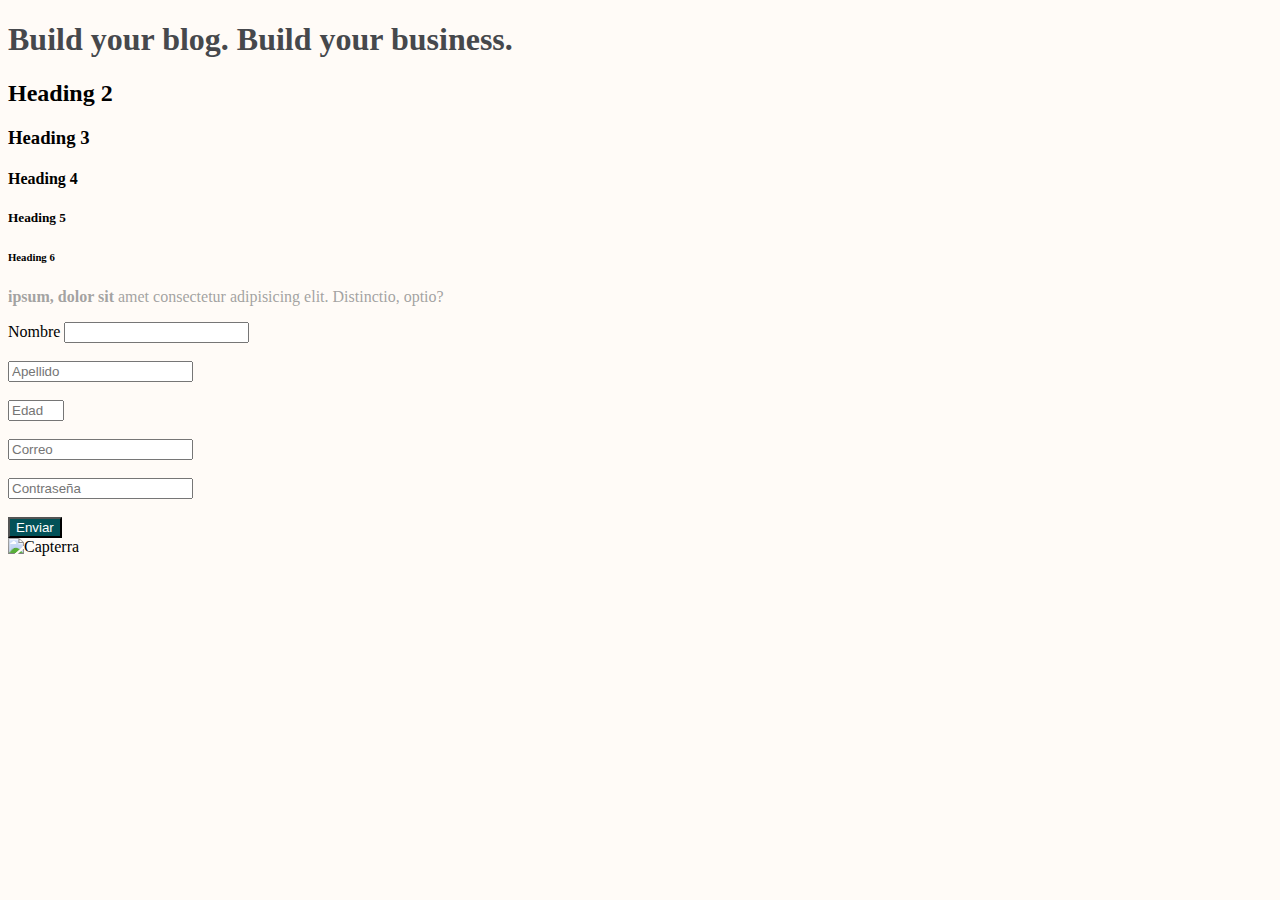
==== index.html @ 6c863e79 "Actualizar cambios" ====
<!DOCTYPE html>
<html lang="en">
<head>
    
    <meta charset="UTF-8">
    <meta http-equiv="X-UA-Compatible" content="IE=edge">
    <meta name="viewport" content="width=device-width, initial-scale=1.0">
    <link rel="stylesheet" href="./styles.css">

    <title>Matcha</title>
</head>
<body>

    <h1>Build your blog. Build your business.</h1>
    <h2>Heading 2</h2>
    <h3>Heading 3</h3>
    <h4>Heading 4</h4>
    <h5>Heading 5</h5>
    <h6>Heading 6</h6>

    <p><strong>ipsum, dolor sit</strong> amet consectetur adipisicing elit. Distinctio, optio?</p>

    <form>
        <label for="name">Nombre</label>
        <input type="text" id="name" name="fname"><br><br>
        <input type="text" id="lname" name="lname" placeholder="Apellido"><br><br>
        <input type="number" id="age" name="age" placeholder="Edad" min="18" max="35"><br><br>
        <input type="email" id="email" name="email" placeholder="Correo"><br><br>
        <input type="password" id="pass" name="pass" placeholder="Contraseña"><br><br>
        <button type="submit">Enviar</button>
    </form>

    <img src="https://getmatcha.com/wp-content/themes/getmatcha/img/capterra.png" alt="Capterra"/>
</body>
</html>
---- styles.css ----
body{
    background-color: #fffbf7;
}

h1{
    color: #46484c;
}

p{
    color: #8b8b8bcc;
}

button{
    color: #fff;
    background-color: #025157;
}
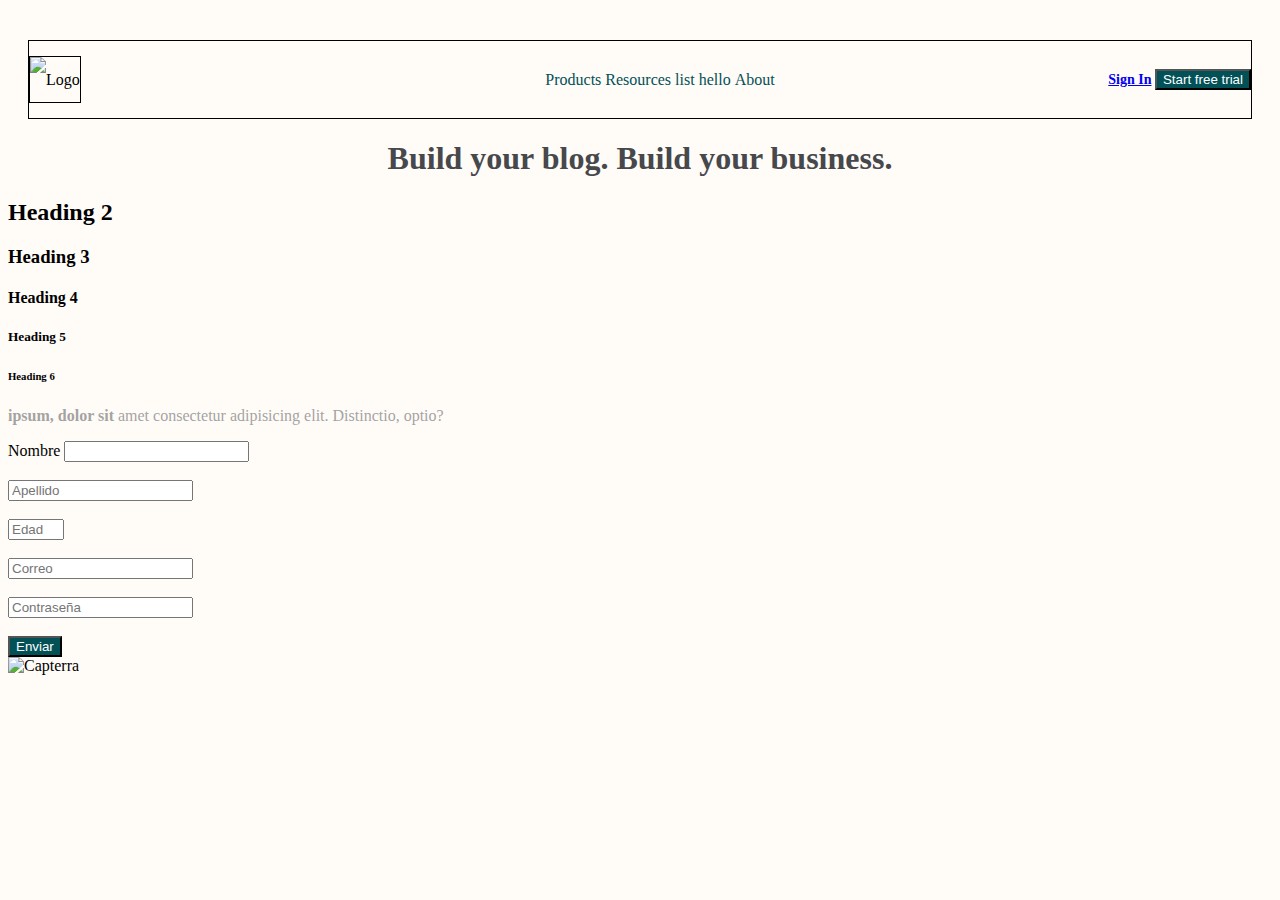
==== commit 6c3e5791: "Actualizar cambios_3" ====
--- a/index.html
+++ b/index.html
@@ -10,6 +10,26 @@
     <title>Matcha</title>
 </head>
 <body>
+    <header class="header">
+        <a class="logo">
+            <img src="https://getmatcha.com/wp-content/themes/getmatcha/img/footer_logo.svg" alt="Logo"/>
+        </a>
+
+        <nav class="navbar">
+            <ul>
+                <li>Products</li>
+                <li>Resources</li>
+                <li>list</li>
+                <li>hello</li>
+                <li>About</li>
+            </ul>
+        </nav>
+
+        <div class="actions">
+            <a href="/">Sign In</a>
+            <button>Start free trial</button>
+        </div>
+    </header>
 
     <h1>Build your blog. Build your business.</h1>
     <h2>Heading 2</h2>
--- a/styles.css
+++ b/styles.css
@@ -4,6 +4,7 @@
 
 h1{
     color: #46484c;
+    text-align: center;
 }
 
 p{
@@ -14,3 +15,44 @@
     color: #fff;
     background-color: #025157;
 }
+
+.header{
+    margin: 40px 20px 0px 20px;
+    border: 1px solid black;
+    font-size: 0;
+}
+
+li{
+    display: inline;
+}
+
+.header > *{
+    display: inline-block;
+    font-size: 16px;
+    vertical-align: middle;
+    height: 100%;
+    line-height: 45px;
+}
+
+.logo{
+    width: 15%;
+}
+
+.navbar{
+    width: 70%;
+    text-align: center;
+    color: #025157;
+    font-weight: 500;
+}
+
+.actions{
+    width: 15%;
+    text-align: right;
+    font-size: 14px;
+    font-weight: 600;
+}
+
+.logo > img{
+    height: 100%;
+    border: 1px solid black;
+}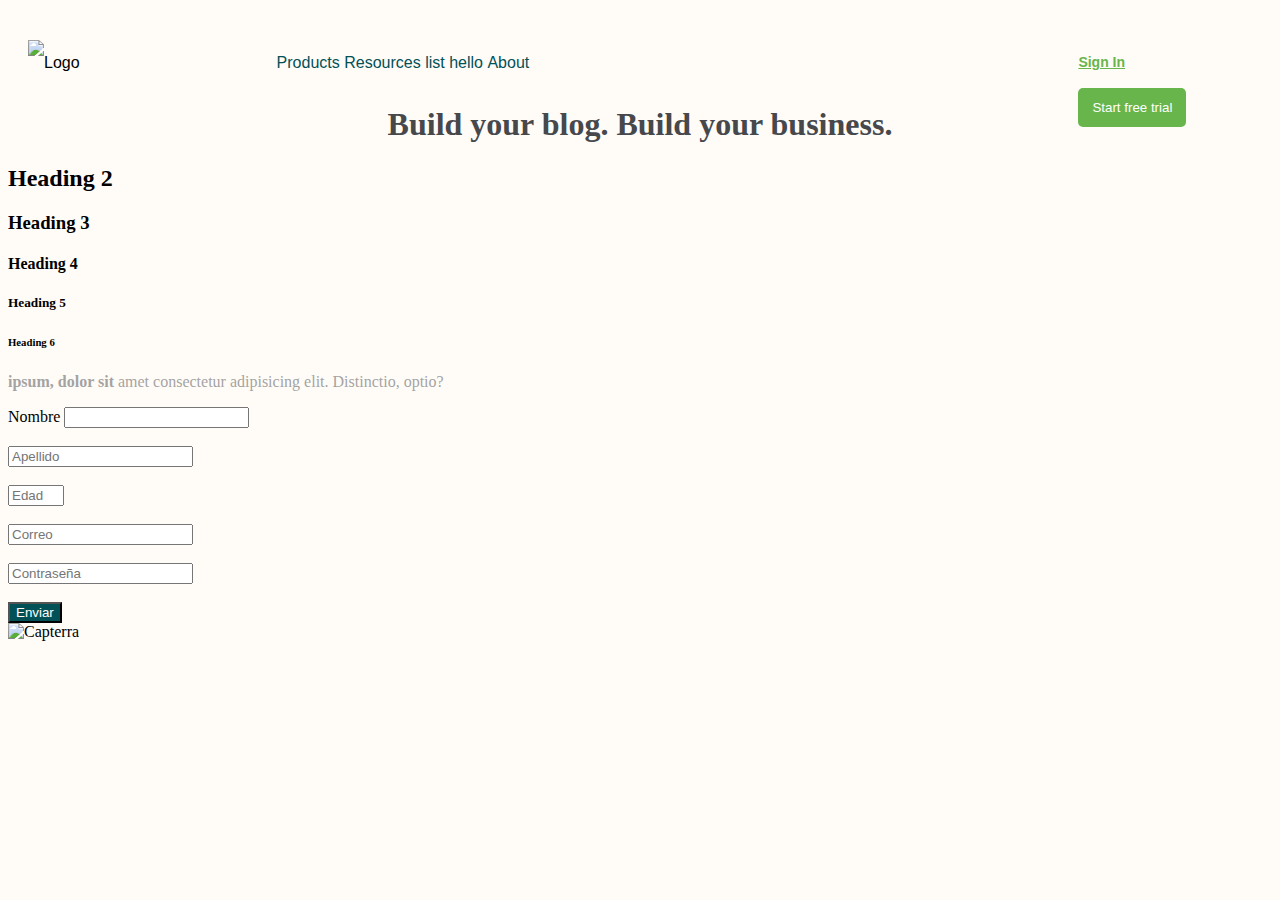
==== commit 53a97c25: "Actualizar cambios_4" ====
--- a/index.html
+++ b/index.html
@@ -16,7 +16,7 @@
         </a>
 
         <nav class="navbar">
-            <ul>
+            <ul class="menu-item">
                 <li>Products</li>
                 <li>Resources</li>
                 <li>list</li>
--- a/styles.css
+++ b/styles.css
@@ -18,8 +18,9 @@
 
 .header{
     margin: 40px 20px 0px 20px;
-    border: 1px solid black;
     font-size: 0;
+    font-family: sans-serif;
+    height: 45px;
 }
 
 li{
@@ -40,19 +41,41 @@
 
 .navbar{
     width: 70%;
-    text-align: center;
+    text-align: left;
     color: #025157;
     font-weight: 500;
 }
 
+.menu-item{
+    display: inline;
+    margin-right: 25px;
+    margin-left: 25px;
+}
+
 .actions{
     width: 15%;
-    text-align: right;
+    text-align: left;
     font-size: 14px;
     font-weight: 600;
 }
 
+.actions > *{
+    margin-right: 10px;
+    margin-left: 10px;
+}
+
+.actions a{
+    color: #67b54b;
+}
+
+.actions button{
+    color: #ffffff;
+    background-color: #67b54b;
+    padding: 12px 14px;
+    border: 0;
+    border-radius: 5px;
+}
+
 .logo > img{
     height: 100%;
-    border: 1px solid black;
 }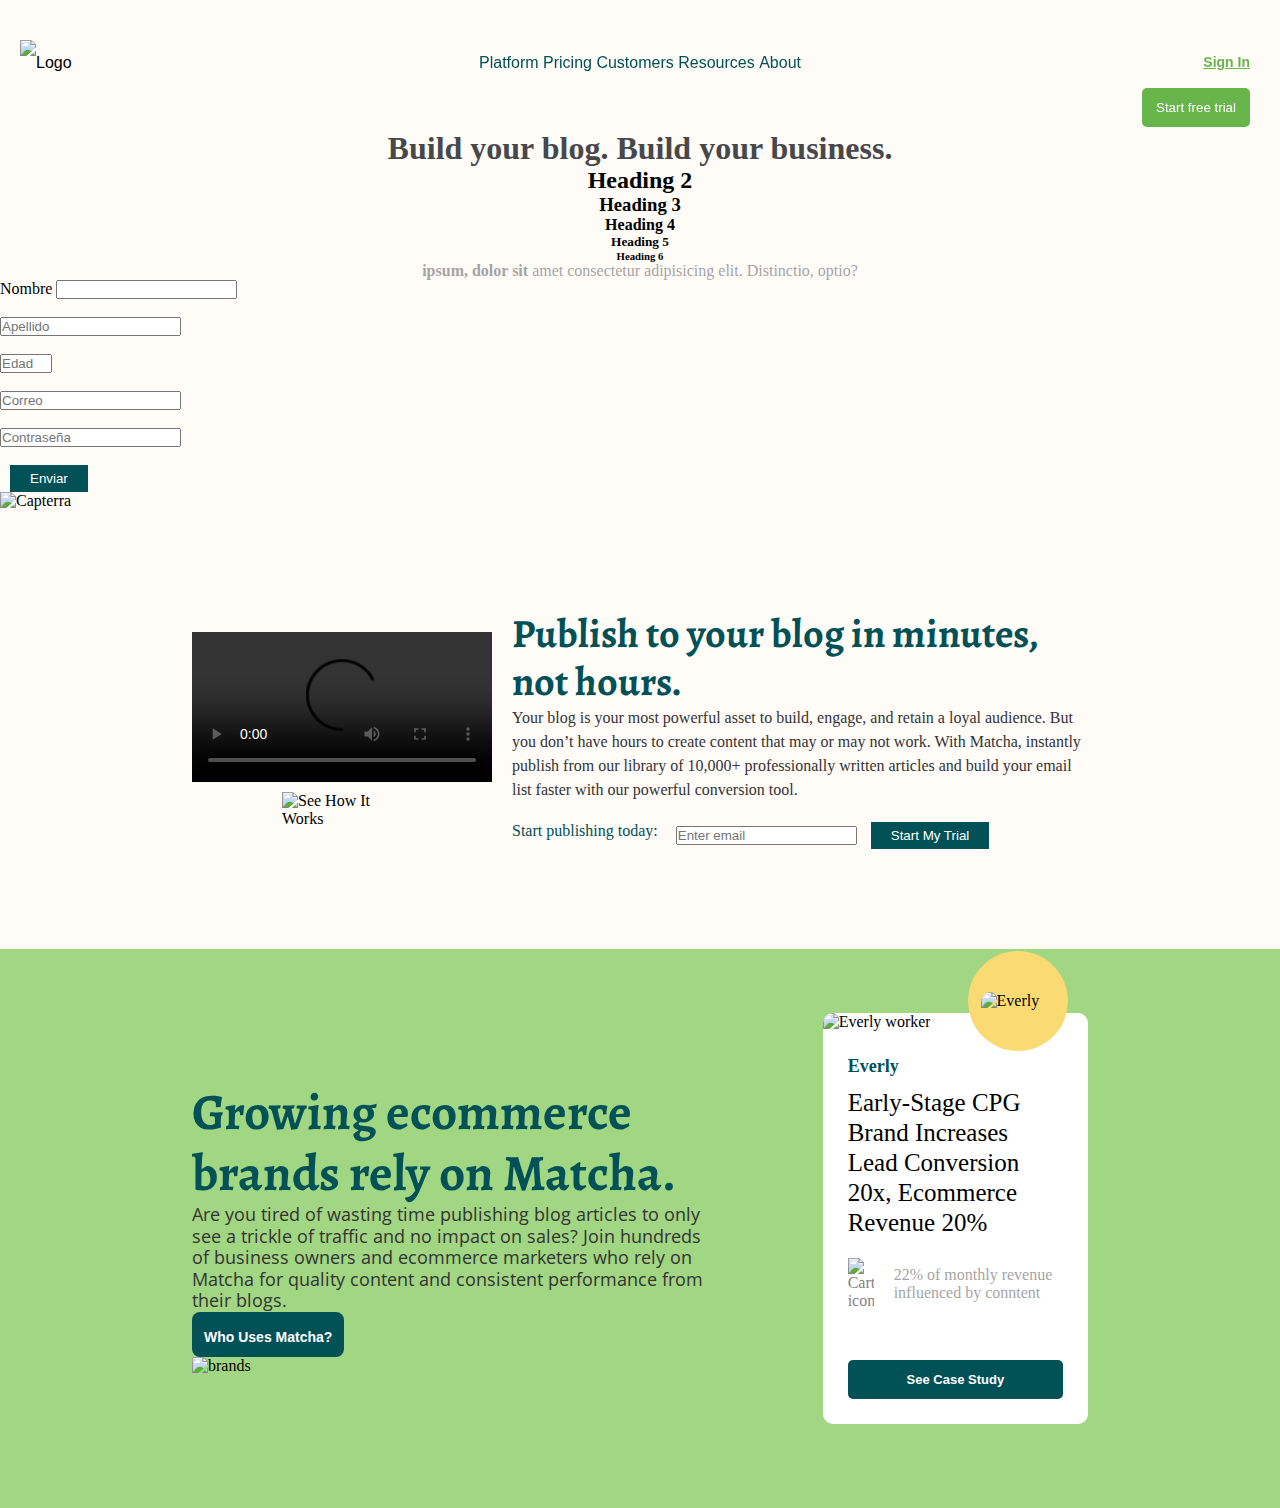
==== commit b2b12c59: "Actualizar cambios_5" ====
--- a/index.html
+++ b/index.html
@@ -10,6 +10,7 @@
     <title>Matcha</title>
 </head>
 <body>
+   <section class="fixed-header">
     <header class="header">
         <a class="logo">
             <img src="https://getmatcha.com/wp-content/themes/getmatcha/img/footer_logo.svg" alt="Logo"/>
@@ -17,10 +18,10 @@
 
         <nav class="navbar">
             <ul class="menu-item">
-                <li>Products</li>
+                <li>Platform</li>
+                <li>Pricing</li>
+                <li>Customers</li>
                 <li>Resources</li>
-                <li>list</li>
-                <li>hello</li>
                 <li>About</li>
             </ul>
         </nav>
@@ -30,15 +31,18 @@
             <button>Start free trial</button>
         </div>
     </header>
+   </section> 
+   
+   <section class="main">
+        <h1>Build your blog. Build your business.</h1>
+        <h2>Heading 2</h2>
+        <h3>Heading 3</h3>
+        <h4>Heading 4</h4>
+        <h5>Heading 5</h5>
+        <h6>Heading 6</h6>
 
-    <h1>Build your blog. Build your business.</h1>
-    <h2>Heading 2</h2>
-    <h3>Heading 3</h3>
-    <h4>Heading 4</h4>
-    <h5>Heading 5</h5>
-    <h6>Heading 6</h6>
-
-    <p><strong>ipsum, dolor sit</strong> amet consectetur adipisicing elit. Distinctio, optio?</p>
+        <p><b>ipsum, dolor sit</b> amet consectetur adipisicing elit. Distinctio, optio?</p>
+   </section>
 
     <form>
         <label for="name">Nombre</label>
@@ -51,5 +55,85 @@
     </form>
 
     <img src="https://getmatcha.com/wp-content/themes/getmatcha/img/capterra.png" alt="Capterra"/>
+
+    <section class="promo">
+        <article class="explanatory-video">
+            <video controls>
+                <source
+                    type="video/webm"
+                    src="https://cdn.videvo.net/videvo_files/video/premium/video0036/small_watermarked/computer_code00_preview.webm"
+                />
+                <source
+                    type="video/mp4"
+                    src="https://cdn.videvo.net/videvo_files/video/premium/video0036/small_watermarked/computer_code00_preview.mp4"
+                />
+            </video>
+    
+            <img src="https://getmatcha.com/wp-content/themes/getmatcha/img/see_how_it_works.png" alt="See How It Works"/>
+        </article>
+
+        <article class="publish">
+
+            <h3>Publish to your blog in minutes, not hours.</h3>
+            <p>Your blog is your most powerful asset to build, engage, and retain a loyal
+                audience. But you don’t have hours to create content that may or may not
+                work. With Matcha, instantly publish from our library of 10,000+
+                professionally written articles and build your email list faster with our
+                powerful conversion tool.
+            </p>
+
+            <form>
+                <p>Start publishing today:</p>
+                <div>
+                    <input type="text" placeholder="Enter email" />
+                    <button>Start My Trial</button>
+                </div>
+            </form>
+
+        </article>
+
+    </section>
+
+    <section class="success-stories">
+        <article class="overview">
+            <h2>Growing ecommerce brands rely on Matcha.</h2>
+            <p>Are you tired of wasting time publishing blog articles to only see a trickle of traffic and no impact on sales? Join hundreds of business owners and ecommerce marketers who rely on Matcha for quality content and consistent performance from their blogs.</p>
+
+            <button>Who Uses Matcha?</button>
+            <figure>
+            <img src="https://getmatcha.com/wp-content/uploads/2019/09/brands_group.png" alt="brands" />
+            </figure>
+        </article>
+
+        <article class="stories-carousel">
+            <div class="carousel-inner">
+                <div class="carousel-item">
+                    <div class="card">
+                        <div class="card-media">
+                            <figure>
+                                <img src="https://getmatcha.com/wp-content/uploads/2019/05/profile-headshot-square.png" alt="Everly worker">
+                            </figure>
+                            <div class="company">
+                                <img src="https://getmatcha.com/wp-content/uploads/2019/05/everly_logo_blue_v3_x60@2x.png" alt="Everly">
+                            </div>
+                        </div>
+                        <div class="card-body">
+                            <h4>Everly</h4>
+                            <h3>Early-Stage CPG Brand Increases Lead Conversion 20x, Ecommerce Revenue 20%</h3>
+                            <div class="results">
+                                <img src="https://getmatcha.com/wp-content/themes/getmatcha/img/icon_cart.png" alt="Cart-icon">
+                                <p>22% of monthly revenue influenced by conntent</p>
+                            </div>
+                        </div>
+                        <div class="card-footer">
+                            <button>See Case Study</button>
+                        </div>
+                    </div>
+                </div>
+            </div>
+        </article>
+        
+    </section>
+
 </body>
 </html>--- a/styles.css
+++ b/styles.css
@@ -1,3 +1,11 @@
+@import url("https://fonts.googleapis.com/css?family=Alegreya:900|Open+Sans|Slabo+27px&display=swap");
+
+* {
+    margin: 0;
+    padding: 0;
+    box-sizing: border-box;
+  }
+
 body{
     background-color: #fffbf7;
 }
@@ -14,6 +22,25 @@
 button{
     color: #fff;
     background-color: #025157;
+    border: none;
+    border-top-left-radius: 0;
+    border-bottom-left-radius: 0;
+    padding: 6px 20px;
+    margin-left: 10px;
+}
+
+.main{
+    margin-top: 130px;
+    text-align: center;
+}
+
+.fixed-header{
+    position: fixed;
+    top: 0;
+    left: 0;
+    right: 0;
+    background-color: #fffbf7;
+    z-index: 1;
 }
 
 .header{
@@ -41,7 +68,7 @@
 
 .navbar{
     width: 70%;
-    text-align: left;
+    text-align: center;
     color: #025157;
     font-weight: 500;
 }
@@ -54,7 +81,7 @@
 
 .actions{
     width: 15%;
-    text-align: left;
+    text-align: right;
     font-size: 14px;
     font-weight: 600;
 }
@@ -78,4 +105,184 @@
 
 .logo > img{
     height: 100%;
+}
+
+.publish{
+    margin-left: 20px;
+}
+
+.publish h3{
+    font-family: "Alegreya", serif;
+    font-size: 40px;
+    line-height: 48px;
+    color: #025157;
+}
+
+.publish > p{
+    color: #343434;
+    font-size: 16px;
+    line-height: 1.5;
+    margin-bottom: 20px;
+}
+
+.publish > form{
+    display: flex;
+}
+
+.publish > form p{
+    color: #025157;
+    margin-right: 18px;
+}
+
+.promo{
+    display: flex;
+    width: 70%;
+    margin: 100px auto;
+    align-items: center;
+}
+
+.explanatory-video{
+    display: flex;
+    flex-direction: column;
+    align-items: center;
+}
+
+.explanatory-video img{
+    width: 120px;
+    margin-top: 10px;
+}
+
+.success-stories{
+    background-color: #A1D683;
+    padding: 5% 15%;
+    display: flex;
+    align-items: center;
+    justify-content: space-around;
+}
+
+.success-stories .overview{
+    flex: 2;
+    padding-right: 100px;
+}
+
+.success-stories .overview h2{
+    font-size: 51px;
+    font-family: "Alegreya", serif;
+    line-height: 61px;
+    color: #025157;
+}
+
+.success-stories .overview p{
+    font-size: 18px;
+    font-family: "Open Sans", sans-serif;
+    line-height: 1.2;
+    color: #343434;
+}
+
+.success-stories .overview button{
+    font-size: 14px;
+    height: 45px;
+    border-radius: 8px;
+    padding: 12px 12px 6px 12px;
+    font-weight: 600;
+    margin-left: 0;
+}
+
+.success-stories .overview img{
+    width: 500px;
+    max-width: 100%;
+}
+
+.success-stories .stories-carousel{
+    flex: 1;
+}
+
+.success-stories .stories-carousel .card{
+    max-width: 370px;
+    width: 100%;
+    background-color: #ffffff;
+    border-radius: 10px;
+}
+
+.success-stories .stories-carousel .card .card-media figure{
+    margin-top: 0;
+}
+
+.success-stories .stories-carousel .card .card-media img{
+    width: 100%;
+    max-height: 16vw;
+    border-top-left-radius: 10px;
+    border-top-right-radius: 10px;
+}
+
+.success-stories .stories-carousel .card .card-media{
+    position: relative;
+}
+
+.success-stories .stories-carousel .card .card-media .company{
+    position: absolute;
+    bottom: -20px;
+    right: 20px;
+    width: 100px;
+    height: 100px;
+    background-color: #f9da73;
+    border-radius: 50%;
+    display: flex;
+    justify-content: center;
+    align-items: center;
+}
+
+.success-stories .stories-carousel .card .card-media .company img{
+    max-width: 75%;
+}
+
+.success-stories .stories-carousel .card .card-body,
+.success-stories .stories-carousel .card .card-footer{
+    padding: 25px;
+}
+
+.success-stories .stories-carousel .card .card-body h4{
+    color: #025157;
+    font-size: 18px;
+    font-weight: 600;
+    line-height: 20px;
+    margin-bottom: 12px;
+}
+
+.success-stories .stories-carousel .card .card-body h3{
+    font-size: 25px;
+    font-weight: 400;
+    line-height: 30px;
+    margin-bottom: 20px;
+}
+
+.success-stories .stories-carousel .card .card-body .results{
+    display: flex;
+    align-items: center;
+    color: #828282;
+}
+
+.success-stories .stories-carousel .card .card-body .results img{
+    width: 26px;
+    margin-right: 20px;
+}
+
+.success-stories .stories-carousel .card .card-body .results p{
+    margin-top: 0;
+}
+
+.success-stories .stories-carousel .card .card-footer{
+    margin-bottom: 20px;
+    background-color: unset;
+    border-top: unset;
+}
+
+.success-stories .stories-carousel .card .card-footer button{
+    display: block;
+    margin-left: 0;
+    border-radius: 5px;
+    font-size: 13px;
+    font-weight: 600;
+    padding: 12px 20px;
+    width: 100%;
 }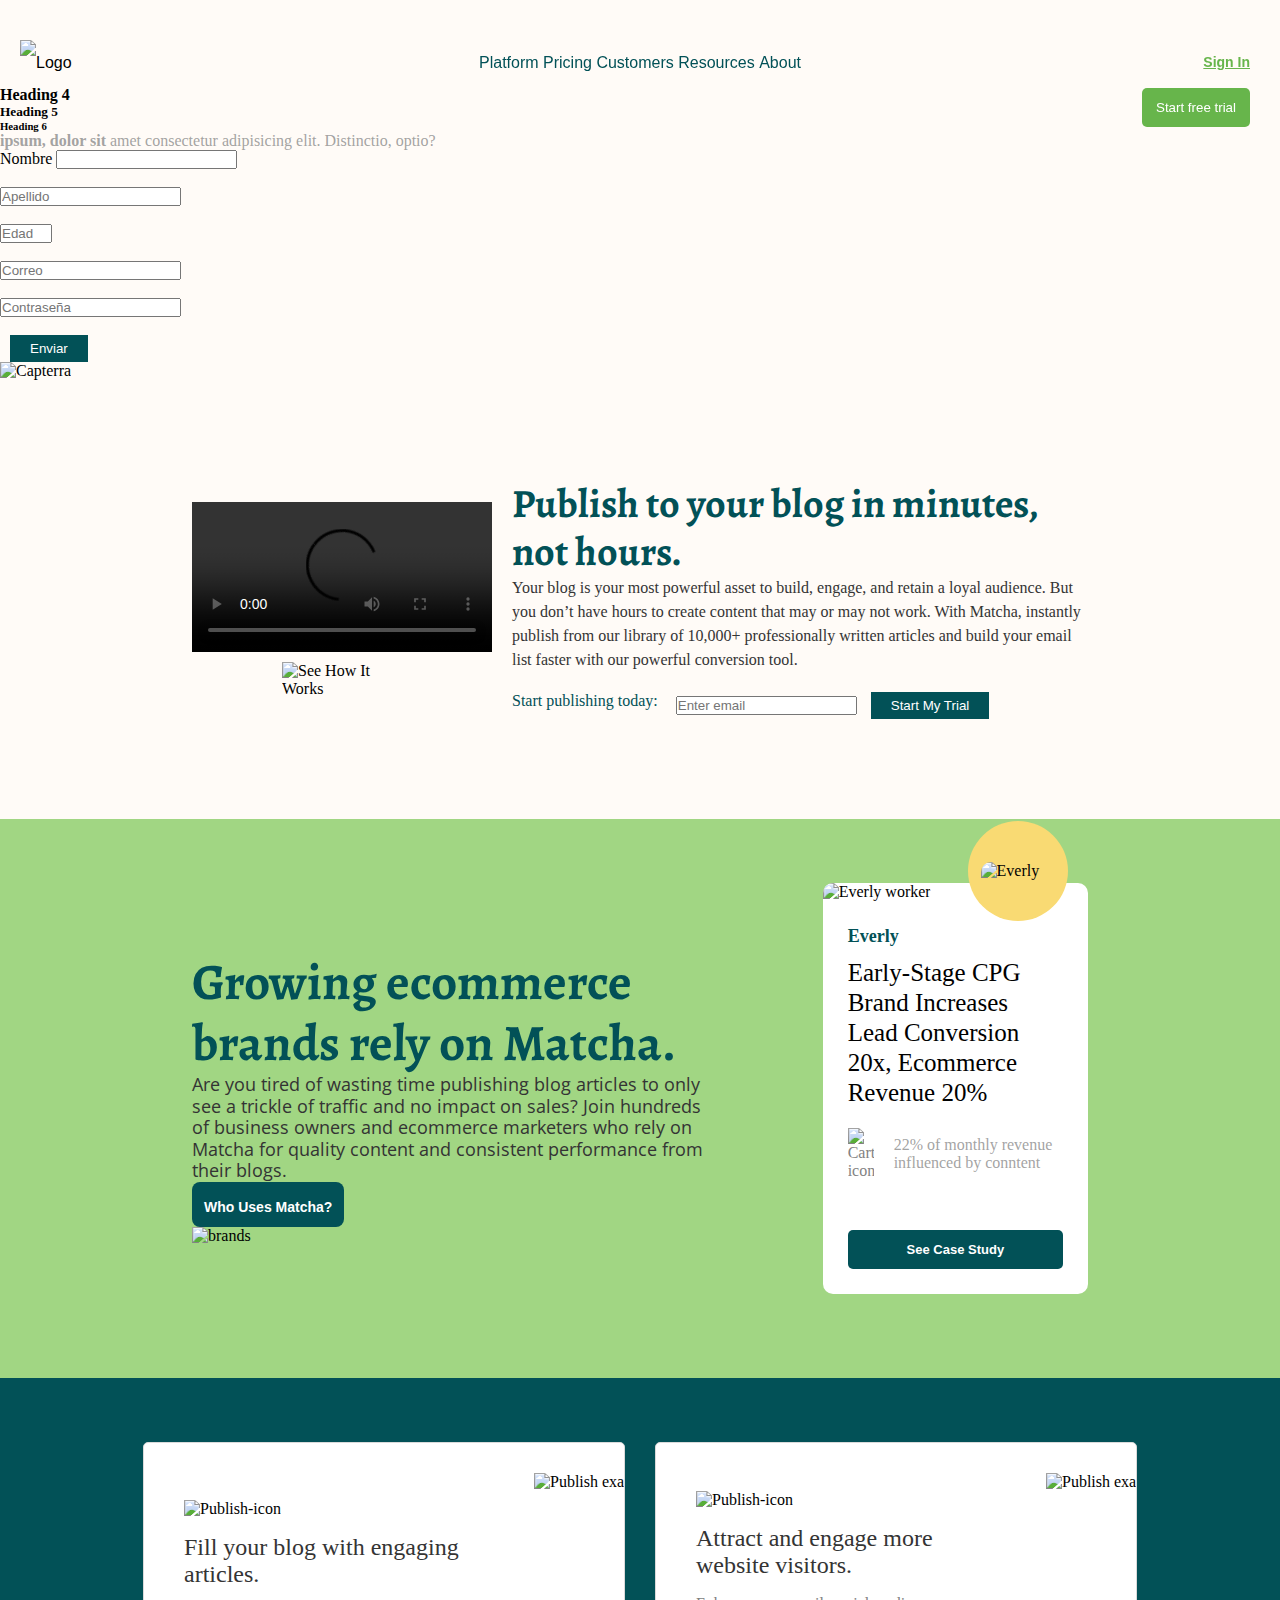
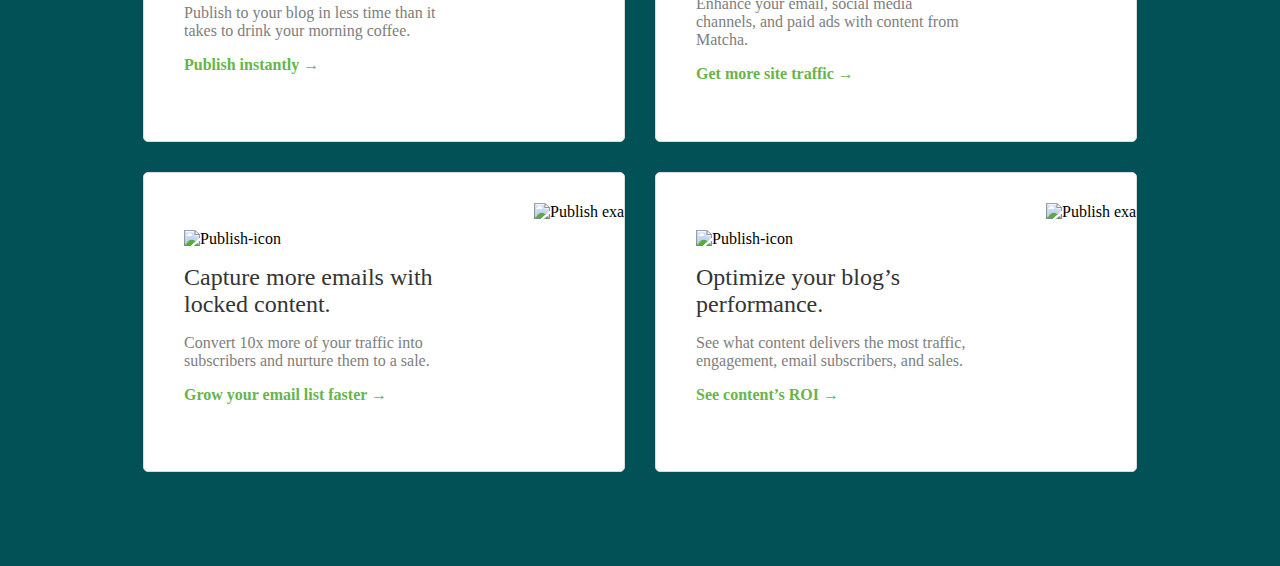
==== commit a78999da: "Actualizar cambios_6" ====
--- a/index.html
+++ b/index.html
@@ -135,5 +135,88 @@
         
     </section>
 
+    <!-- <div class="container">
+        <div class="item">1</div>
+        <div class="item">2</div>
+        <div class="item">3</div>
+        <div class="item">4</div>
+        <div class="item">5</div>
+        <div class="item">6</div>
+    </div> -->
+
+    <!-- <div id="main" class="main">
+        <div style="background-color:coral;"> 50px </div>
+        <div style="background-color:lightblue;"> 100px</div>
+        <div style="background-color:khaki;">50px</div>
+        <div style="background-color:pink;"> 50px</div>
+        <div style="background-color:rgb(218, 33, 64);"> 50px</div>
+        <div style="background-color:lightgrey;">50px</div>
+      </div> -->
+
+
+     <section class="features">
+         
+         <article class="art">
+             <div class="feature-content">
+                <figure>
+                    <img src="https://getmatcha.com/wp-content/themes/getmatcha/img/icon_publish.png" alt="Publish-icon">
+                </figure>
+                <h3>Fill your blog with engaging articles.</h3>
+                <p>Publish to your blog in less time than it takes to drink your morning coffee.</p>
+                <a href="">Publish instantly →</a>
+             </div>
+             <div class="feature-image">
+                 <figure>
+                <img src="https://getmatcha.com/wp-content/themes/getmatcha/img/image_publish.png" alt="Publish example">
+                </figure>
+             </div>
+         </article>
+
+         <article class="art"><div class="feature-content">
+            <figure>
+                <img src="https://getmatcha.com/wp-content/themes/getmatcha/img/icon_site_traffic.png" alt="Publish-icon">
+            </figure>
+            <h3>Attract and engage more website visitors.</h3>
+            <p>Enhance your email, social media channels, and paid ads with content from Matcha.</p>
+            <a href="">Get more site traffic →</a>
+         </div>
+         <div class="feature-image">
+             <figure>
+            <img src="https://getmatcha.com/wp-content/themes/getmatcha/img/image_site_traffic.png" alt="Publish example">
+            </figure>
+         </div>
+        </article>
+
+         <article class="art"><div class="feature-content">
+            <figure>
+                <img src="https://getmatcha.com/wp-content/themes/getmatcha/img/icon_capture.png" alt="Publish-icon">
+            </figure>
+            <h3>Capture more emails with locked content.</h3>
+            <p>Convert 10x more of your traffic into subscribers and nurture them to a sale.</p>
+            <a href="">Grow your email list faster →</a>
+         </div>
+         <div class="feature-image">
+             <figure>
+            <img src="https://getmatcha.com/wp-content/themes/getmatcha/img/image_capture.png" alt="Publish example">
+            </figure>
+         </div>
+        </article>
+
+         <article class="art"><div class="feature-content">
+            <figure>
+                <img src="https://getmatcha.com/wp-content/themes/getmatcha/img/icon_roi.png" alt="Publish-icon">
+            </figure>
+            <h3>Optimize your blog’s performance.</h3>
+            <p>See what content delivers the most traffic, engagement, email subscribers, and sales.</p>
+            <a href="">See content’s ROI →</a>
+         </div>
+         <div class="feature-image">
+             <figure>
+            <img src="https://getmatcha.com/wp-content/themes/getmatcha/img/image_roi.png" alt="Publish example">
+            </figure>
+         </div>
+        </article>
+
+     </section> 
 </body>
 </html>--- a/styles.css
+++ b/styles.css
@@ -29,10 +29,10 @@
     margin-left: 10px;
 }
 
-.main{
+/* .main{
     margin-top: 130px;
     text-align: center;
-}
+} */
 
 .fixed-header{
     position: fixed;
@@ -285,4 +285,126 @@
     font-weight: 600;
     padding: 12px 20px;
     width: 100%;
-}+}
+
+.features{
+    display: grid;
+    grid-template: repeat(2, 330px) / repeat(2, 1fr);
+    background-color: #025157;
+    padding: 5% 10%;
+}
+
+.features .art {
+  background-color: #ffffff;
+  margin-bottom: 30px;
+  margin-left: 15px;
+  margin-right: 15px;
+  border: 1px solid #dadada;
+  border-radius: 5px;
+  display: flex;
+  align-items: center;
+  overflow: hidden;
+}
+
+.features .art .feature-content{
+    padding: 30px 20px 40px 40px;
+    flex: 2;
+}
+
+.features .art .feature-content > *{
+    margin-bottom: 1rem;
+    margin-top: 0;
+}
+
+.features .art .feature-content img{
+    width: 50px;
+}
+
+.features .art .feature-content h3{
+    font-size: 24px;
+    color: #343434;
+    font-weight: 400;
+}
+
+.features .art .feature-content p{
+    font-size: 16px;
+    color: #7e7e7e;
+    font-weight: 400;
+}
+
+.features .art .feature-content a{
+    font-size: 16px;
+    color: #67b54b;
+    font-weight: 600;
+    text-decoration: none;
+}
+
+.features .art .feature-image{
+    flex: 1;
+    width: 40%;
+    position: relative;
+    right: -50px;
+    height: 80%;
+}
+
+.features .art .feature-image figure,
+.features .art .feature-image img{
+    margin-top: 0;
+    height: 100%;
+}
+
+/* .container{
+    display: flex;
+    border: 1px solid black;
+    width: 400px;
+    height: 400px;
+    background-color: rgb(129, 178, 218);
+    align-items: flex-end;
+}
+
+.container > .item{
+    background-color: #777;
+    border: 1px solid black;
+    width: 50%;
+    height: 50px;
+}
+
+#main{
+    display: flex;
+}
+
+#main div:nth-of-type(1){
+    flex-grow: 1;
+}
+
+#main div:nth-of-type(2){
+    flex-grow: 3;
+}
+
+#main div:nth-of-type(3){
+    flex-grow: 1;
+}
+
+#main div:nth-of-type(4){
+    flex-grow: 1;
+}
+
+#main div {
+  flex-grow: 1;
+  flex-shrink: 1;
+  flex-basis: 100px;
+}
+
+#main div:nth-of-type(2) {
+  flex-shrink: 3;
+}
+
+#main div {
+    flex-grow: 0;
+    flex-shrink: 0;
+    flex-basis: 50px;
+  }
+
+  #main div:nth-of-type(2) {
+    flex-basis: 100px;
+  } */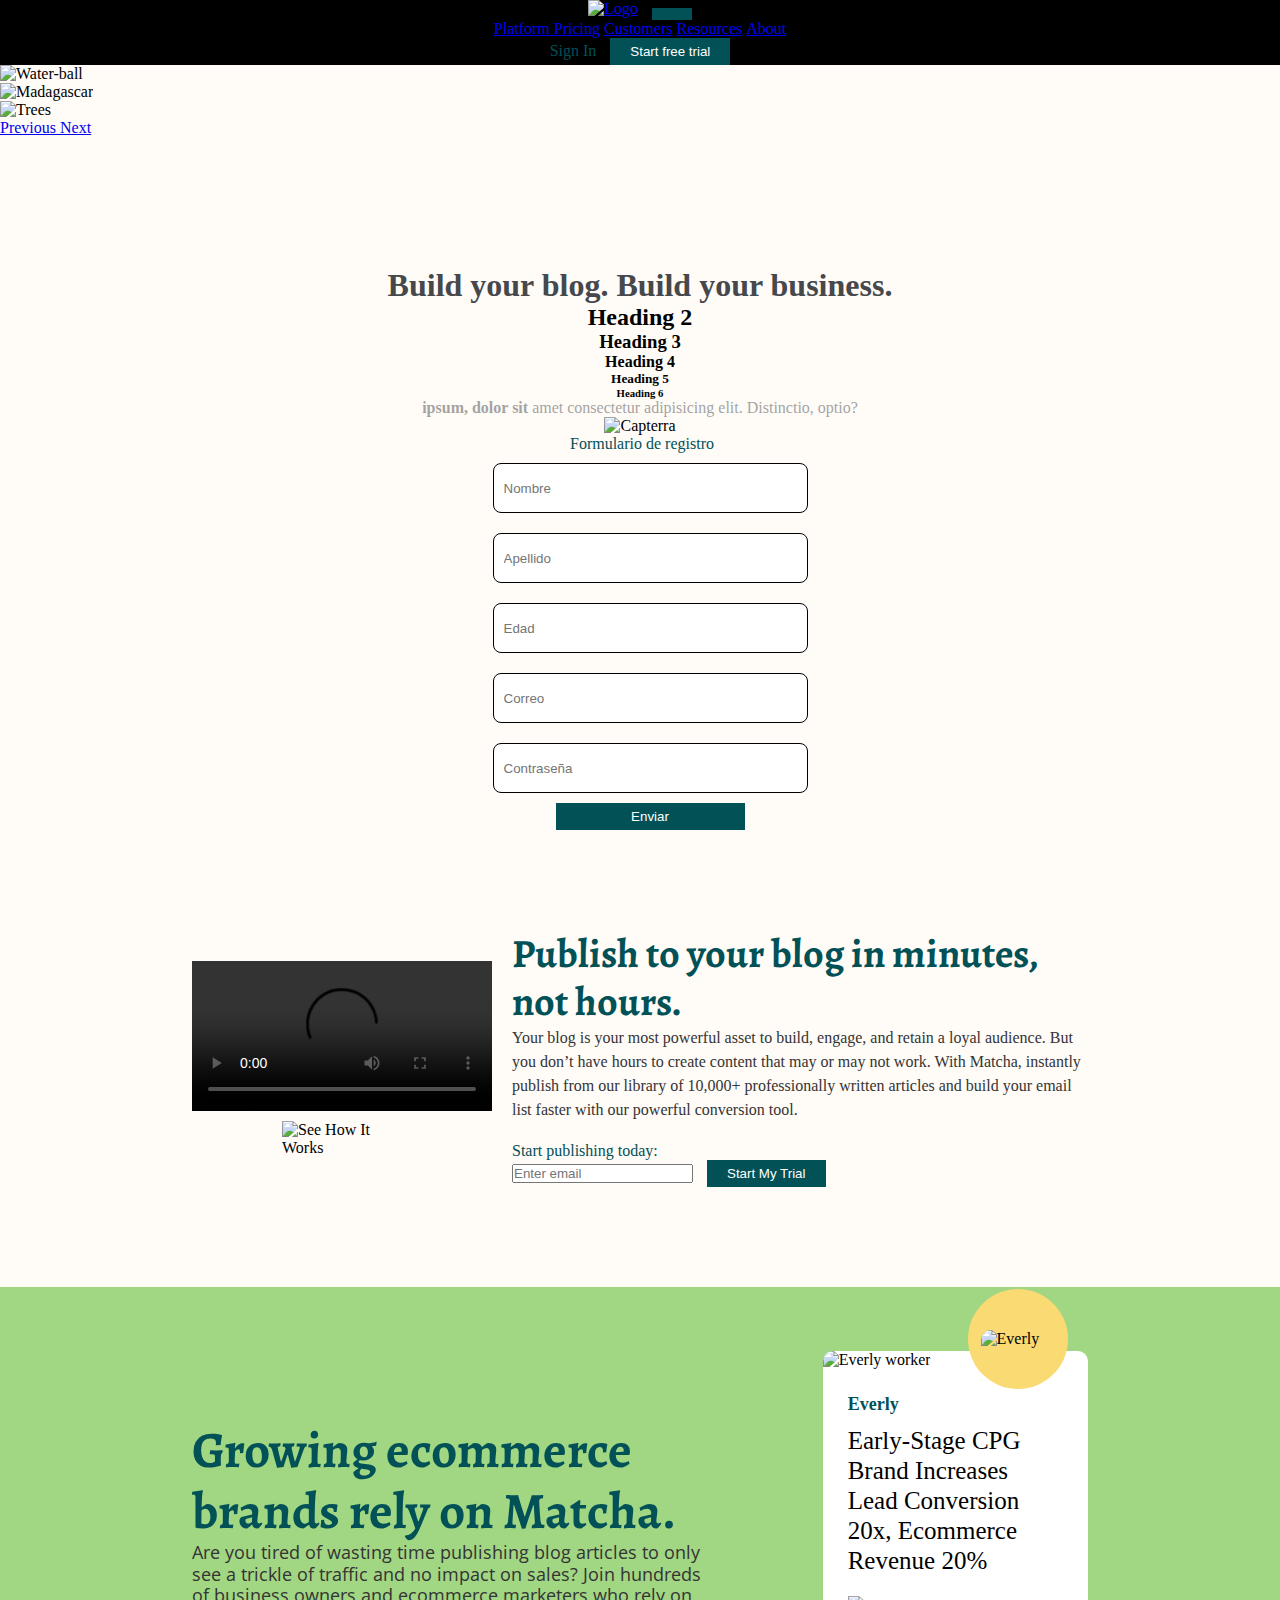
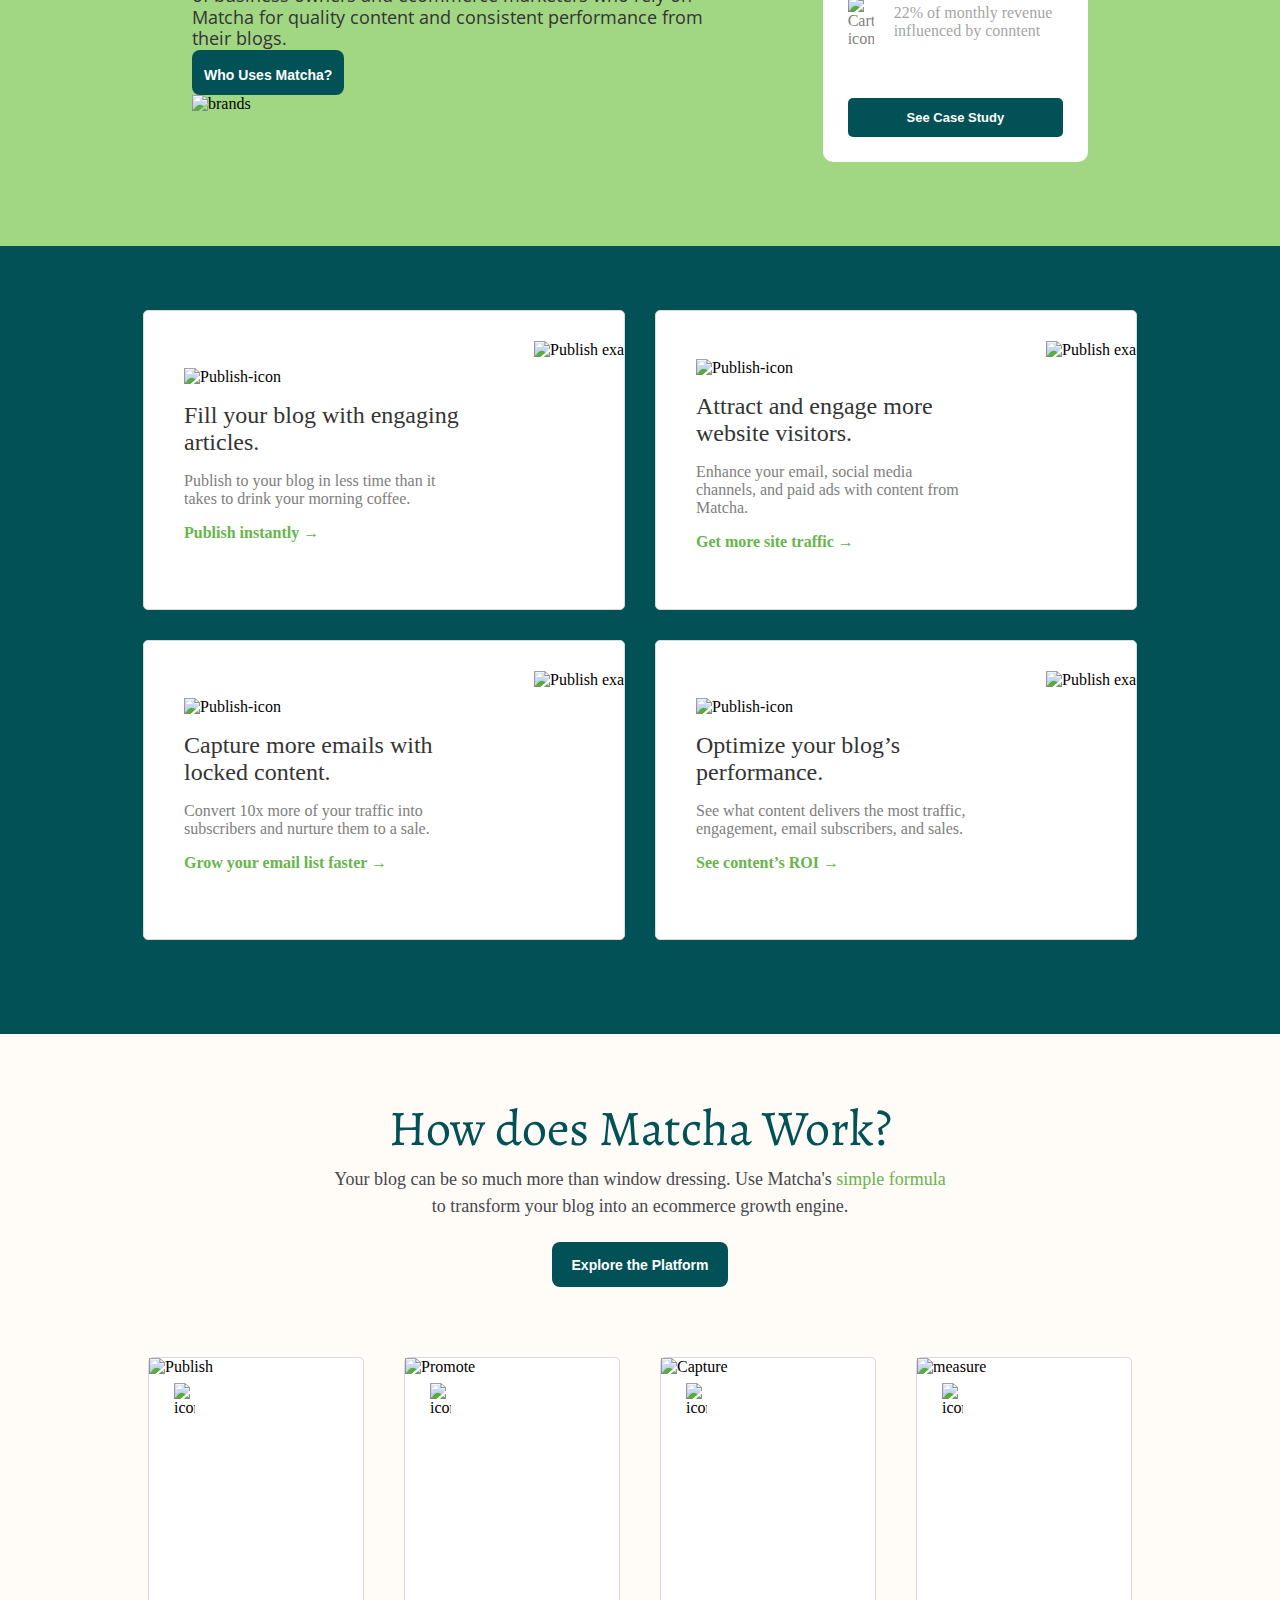
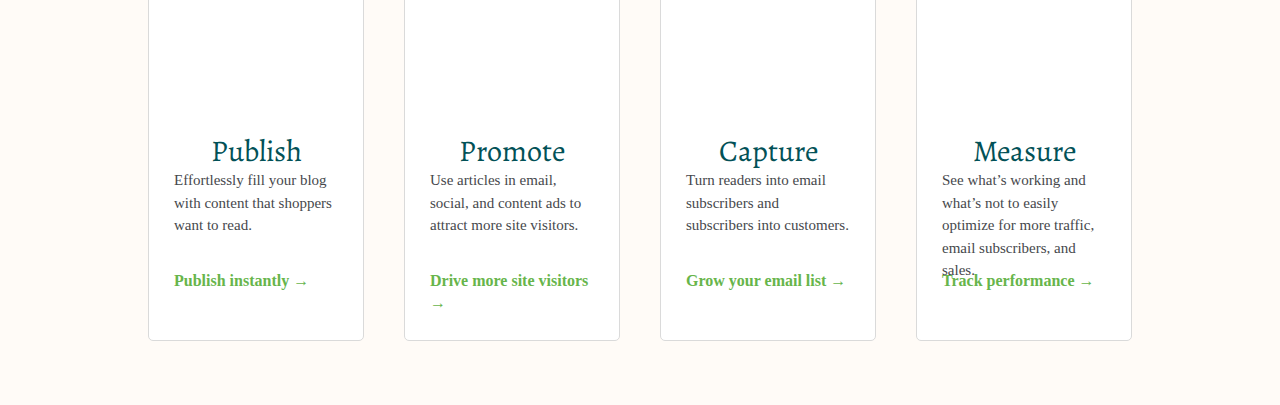
==== commit 8541a292: "Actualizar cambios sesion 6" ====
--- a/index.html
+++ b/index.html
@@ -4,25 +4,29 @@
     
     <meta charset="UTF-8">
     <meta http-equiv="X-UA-Compatible" content="IE=edge">
-    <meta name="viewport" content="width=device-width, initial-scale=1.0">
+    <meta name="viewport" content="width=device-width, initial-scale=1.0,user-scalable=no">
+
+    <link rel="stylesheet" 
+    href="https://cdn.jsdelivr.net/npm/bootstrap@4.6.0/dist/css/bootstrap.min.css" integrity="sha384-B0vP5xmATw1+K9KRQjQERJvTumQW0nPEzvF6L/Z6nronJ3oUOFUFpCjEUQouq2+l" crossorigin="anonymous">
+
     <link rel="stylesheet" href="./styles.css">
 
     <title>Matcha</title>
 </head>
 <body>
-   <section class="fixed-header">
+   <!-- <section class="fixed-header">
     <header class="header">
         <a class="logo">
             <img src="https://getmatcha.com/wp-content/themes/getmatcha/img/footer_logo.svg" alt="Logo"/>
         </a>
 
         <nav class="navbar">
-            <ul class="menu-item">
-                <li>Platform</li>
-                <li>Pricing</li>
-                <li>Customers</li>
-                <li>Resources</li>
-                <li>About</li>
+            <ul class="menu">
+                <li class="menu-item">Platform</li>
+                <li class="menu-item">Pricing</li>
+                <li class="menu-item">Customers</li>
+                <li class="menu-item">Resources</li>
+                <li class="menu-item">About</li>
             </ul>
         </nav>
 
@@ -31,9 +35,69 @@
             <button>Start free trial</button>
         </div>
     </header>
-   </section> 
+   </section>  -->
    
-   <section class="main">
+   <nav class="navbar navbar-expand-lg navbar-light bg-light fixed-top">
+    <a class="navbar-brand" href="#"><img src="https://getmatcha.com/wp-content/themes/getmatcha/img/footer_logo.svg" alt="Logo" /></a>
+    <button 
+        class="navbar-toggler" 
+        type="button" 
+        data-toggle="collapse" 
+        data-target="#navbarSupportedContent" 
+        aria-controls="navbarSupportedContent" 
+        aria-expanded="false" 
+        aria-label="Toggle navigation">
+      <span class="navbar-toggler-icon"></span>
+    </button>
+  
+    <div class="collapse navbar-collapse" id="navbarSupportedContent">
+      <ul class="navbar-nav mx-auto">
+        <li class="nav-item active">
+          <a class="nav-link" href="#">Platform </a>
+        </li>
+        <li class="nav-item">
+          <a class="nav-link" href="./pricing.html">Pricing</a>
+        </li>
+        <li class="nav-item">
+          <a class="nav-link" href="#" >Customers</a>
+        </li>
+        <li class="nav-item">
+            <a class="nav-link" href="#" >Resources</a>
+          </li>
+        <li class="nav-item">
+          <a class="nav-link" href="#">About</a>
+        </li>
+      </ul>
+      <form class="form-inline my-2 my-lg-0">
+        <a>Sign In</a>
+        <button>Start free trial</button>
+      </form>
+    </div>
+  </nav>
+
+  <div id="carouselExampleControls" class="carousel slide" data-ride="carousel">
+    <div class="carousel-inner">
+      <div class="carousel-item active">
+        <img src="https://wallpaperaccess.com/full/4190899.jpg" class="d-block w-100" alt="Water-ball">
+      </div>
+      <div class="carousel-item">
+        <img src="https://i.pinimg.com/originals/04/3b/3c/043b3c48d856e89eae198342f938f7d7.jpg" class="d-block w-100" alt="Madagascar">
+      </div>
+      <div class="carousel-item">
+        <img src="https://images8.alphacoders.com/530/thumb-1920-530617.jpg" class="d-block w-100" alt="Trees">
+      </div>
+    </div>
+    <a class="carousel-control-prev" href="#carouselExampleControls" role="button" data-slide="prev">
+      <span class="carousel-control-prev-icon" aria-hidden="true"></span>
+      <span class="sr-only">Previous</span>
+    </a>
+    <a class="carousel-control-next" href="#carouselExampleControls" role="button" data-slide="next">
+      <span class="carousel-control-next-icon" aria-hidden="true"></span>
+      <span class="sr-only">Next</span>
+    </a>
+  </div>
+
+   <main>
         <h1>Build your blog. Build your business.</h1>
         <h2>Heading 2</h2>
         <h3>Heading 3</h3>
@@ -42,19 +106,24 @@
         <h6>Heading 6</h6>
 
         <p><b>ipsum, dolor sit</b> amet consectetur adipisicing elit. Distinctio, optio?</p>
-   </section>
-
+        <figure class="banner">
+            
+            <img src="https://getmatcha.com/wp-content/themes/getmatcha/img/capterra.png"   
+            alt="Capterra"/>
+        </figure>
+   </main>
+
+   <article class="publish">
     <form>
-        <label for="name">Nombre</label>
-        <input type="text" id="name" name="fname"><br><br>
-        <input type="text" id="lname" name="lname" placeholder="Apellido"><br><br>
-        <input type="number" id="age" name="age" placeholder="Edad" min="18" max="35"><br><br>
-        <input type="email" id="email" name="email" placeholder="Correo"><br><br>
-        <input type="password" id="pass" name="pass" placeholder="Contraseña"><br><br>
+        <p class="formu">Formulario de registro</p>
+        <input type="text" id="name" name="fname" placeholder="Nombre">
+        <input type="text" id="lname" name="lname" placeholder="Apellido">
+        <input type="number" id="age" name="age" placeholder="Edad" min="18" max="35">
+        <input type="email" id="email" name="email" placeholder="Correo">
+        <input type="password" id="pass" name="pass" placeholder="Contraseña">
         <button type="submit">Enviar</button>
     </form>
-
-    <img src="https://getmatcha.com/wp-content/themes/getmatcha/img/capterra.png" alt="Capterra"/>
+</article>
 
     <section class="promo">
         <article class="explanatory-video">
@@ -106,10 +175,10 @@
         </article>
 
         <article class="stories-carousel">
-            <div class="carousel-inner">
-                <div class="carousel-item">
-                    <div class="card">
-                        <div class="card-media">
+            <div class="carousel-innr">
+                <div class="carousel-itm">
+                    <div class="crd">
+                        <div class="crd-media">
                             <figure>
                                 <img src="https://getmatcha.com/wp-content/uploads/2019/05/profile-headshot-square.png" alt="Everly worker">
                             </figure>
@@ -117,7 +186,7 @@
                                 <img src="https://getmatcha.com/wp-content/uploads/2019/05/everly_logo_blue_v3_x60@2x.png" alt="Everly">
                             </div>
                         </div>
-                        <div class="card-body">
+                        <div class="crd-body">
                             <h4>Everly</h4>
                             <h3>Early-Stage CPG Brand Increases Lead Conversion 20x, Ecommerce Revenue 20%</h3>
                             <div class="results">
@@ -125,7 +194,7 @@
                                 <p>22% of monthly revenue influenced by conntent</p>
                             </div>
                         </div>
-                        <div class="card-footer">
+                        <div class="crd-footer">
                             <button>See Case Study</button>
                         </div>
                     </div>
@@ -155,7 +224,7 @@
 
 
      <section class="features">
-         
+
          <article class="art">
              <div class="feature-content">
                 <figure>
@@ -172,7 +241,8 @@
              </div>
          </article>
 
-         <article class="art"><div class="feature-content">
+         <article class="art">
+             <div class="feature-content">
             <figure>
                 <img src="https://getmatcha.com/wp-content/themes/getmatcha/img/icon_site_traffic.png" alt="Publish-icon">
             </figure>
@@ -187,7 +257,8 @@
          </div>
         </article>
 
-         <article class="art"><div class="feature-content">
+         <article class="art">
+             <div class="feature-content">
             <figure>
                 <img src="https://getmatcha.com/wp-content/themes/getmatcha/img/icon_capture.png" alt="Publish-icon">
             </figure>
@@ -202,7 +273,8 @@
          </div>
         </article>
 
-         <article class="art"><div class="feature-content">
+         <article class="art">
+             <div class="feature-content">
             <figure>
                 <img src="https://getmatcha.com/wp-content/themes/getmatcha/img/icon_roi.png" alt="Publish-icon">
             </figure>
@@ -218,5 +290,82 @@
         </article>
 
      </section> 
+
+     <section class="how-it-works">
+         <h2 class="title">How does Matcha Work?</h2>
+         <p class="description">Your blog can be so much more than window dressing. Use Matcha's <a href="#">simple formula</a> to transform
+             your blog into an ecommerce growth engine.
+         </p>
+         <button>Explore the Platform</button>
+
+        <div class="steps">
+            
+            <article class="card-step">
+            <div class="card-step-img">                
+                <img src="https://getmatcha.com/wp-content/themes/getmatcha/img/ill-publish.png" alt="Publish" class="card-stp-pub">
+                <img src="https://getmatcha.com/wp-content/themes/getmatcha/img/icon_content.png" alt="icon_1" class="card-icon">
+            </div>
+            <div class="card-step-body">
+                <h3>Publish</h3>
+                <p>Effortlessly fill your blog with content that shoppers want to read.</p>
+                <a>Publish instantly →</a>
+            </div>
+        </article>
+
+        <article class="card-step">
+            <div class="card-step-img">                
+                <img src="https://getmatcha.com/wp-content/themes/getmatcha/img/ill-promote.png" alt="Promote" class="card-stp-pub">
+                <img src="https://getmatcha.com/wp-content/themes/getmatcha/img/icon_channels.png" alt="icon_2" class="card-icon">
+            </div>
+            <div class="card-step-body">
+                <h3>Promote</h3>
+                <p>Use articles in email, social, and content ads to attract more site visitors.</p>
+                <a>Drive more site visitors →</a>
+            </div>
+        </article>
+
+        <article class="card-step">
+            <div class="card-step-img">                
+                <img src="https://getmatcha.com/wp-content/themes/getmatcha/img/ill-capture.png" alt="Capture" class="card-stp-pub">
+                <img src="https://getmatcha.com/wp-content/themes/getmatcha/img/icon_funnel.png" alt="icon_3" class="card-icon">
+            </div>
+            <div class="card-step-body">
+                <h3>Capture</h3>
+                <p>Turn readers into email subscribers and subscribers into customers.</p>
+                <a>Grow your email list →</a>
+            </div>
+        </article>
+
+        <article class="card-step">
+            <div class="card-step-img">                
+                <img src="https://getmatcha.com/wp-content/themes/getmatcha/img/ill-measure.png" alt="measure" class="card-stp-pub">
+                <img src="https://getmatcha.com/wp-content/themes/getmatcha/img/icon_chart.png" alt="icon_4" class="card-icon">
+            </div>
+            <div class="card-step-body">
+                <h3>Measure</h3>
+                <p>See what’s working and what’s not to easily optimize for more traffic, email subscribers, and sales.</p>
+                <a>Track performance →</a>
+            </div>
+        </article>
+
+    </div>
+     </section>
+
+     <script
+    src="https://code.jquery.com/jquery-3.4.1.slim.min.js"
+    integrity="sha384-J6qa4849blE2+poT4WnyKhv5vZF5SrPo0iEjwBvKU7imGFAV0wwj1yYfoRSJoZ+n"
+    crossorigin="anonymous"
+  ></script>
+  <script
+    src="https://cdn.jsdelivr.net/npm/popper.js@1.16.0/dist/umd/popper.min.js"
+    integrity="sha384-Q6E9RHvbIyZFJoft+2mJbHaEWldlvI9IOYy5n3zV9zzTtmI3UksdQRVvoxMfooAo"
+    crossorigin="anonymous"
+  ></script>
+  <script
+    src="https://stackpath.bootstrapcdn.com/bootstrap/4.4.1/js/bootstrap.min.js"
+    integrity="sha384-wfSDF2E50Y2D1uUdj0O3uMBJnjuUD4Ih7YwaYd1iqfktj0Uod8GCExl3Og8ifwB6"
+    crossorigin="anonymous"
+  ></script>
+
 </body>
 </html>--- a/styles.css
+++ b/styles.css
@@ -29,10 +29,10 @@
     margin-left: 10px;
 }
 
-/* .main{
+main{
     margin-top: 130px;
     text-align: center;
-} */
+}
 
 .fixed-header{
     position: fixed;
@@ -67,10 +67,10 @@
 }
 
 .navbar{
-    width: 70%;
     text-align: center;
     color: #025157;
     font-weight: 500;
+    background-color: black;
 }
 
 .menu-item{
@@ -127,6 +127,25 @@
 
 .publish > form{
     display: flex;
+    flex-direction: column;
+}
+
+.publish > form > input{
+    width: 25%;
+    margin: 10px auto;
+    border: 1px solid black;
+    padding: 10px;
+    height: 50px;
+    border-radius: 8px;
+}
+
+.publish > form > .formu{
+    margin-left: 550px;
+}
+
+.publish > form > button{
+    width: 15%;
+    margin: auto;
 }
 
 .publish > form p{
@@ -197,29 +216,29 @@
     flex: 1;
 }
 
-.success-stories .stories-carousel .card{
+.success-stories .stories-carousel .crd{
     max-width: 370px;
     width: 100%;
     background-color: #ffffff;
     border-radius: 10px;
 }
 
-.success-stories .stories-carousel .card .card-media figure{
+.success-stories .stories-carousel .crd .crd-media figure{
     margin-top: 0;
 }
 
-.success-stories .stories-carousel .card .card-media img{
+.success-stories .stories-carousel .crd .crd-media img{
     width: 100%;
     max-height: 16vw;
     border-top-left-radius: 10px;
     border-top-right-radius: 10px;
 }
 
-.success-stories .stories-carousel .card .card-media{
+.success-stories .stories-carousel .crd .crd-media{
     position: relative;
 }
 
-.success-stories .stories-carousel .card .card-media .company{
+.success-stories .stories-carousel .crd .crd-media .company{
     position: absolute;
     bottom: -20px;
     right: 20px;
@@ -232,16 +251,16 @@
     align-items: center;
 }
 
-.success-stories .stories-carousel .card .card-media .company img{
+.success-stories .stories-carousel .crd .crd-media .company img{
     max-width: 75%;
 }
 
-.success-stories .stories-carousel .card .card-body,
-.success-stories .stories-carousel .card .card-footer{
+.success-stories .stories-carousel .crd .crd-body,
+.success-stories .stories-carousel .crd .crd-footer{
     padding: 25px;
 }
 
-.success-stories .stories-carousel .card .card-body h4{
+.success-stories .stories-carousel .crd .crd-body h4{
     color: #025157;
     font-size: 18px;
     font-weight: 600;
@@ -249,35 +268,35 @@
     margin-bottom: 12px;
 }
 
-.success-stories .stories-carousel .card .card-body h3{
+.success-stories .stories-carousel .crd .crd-body h3{
     font-size: 25px;
     font-weight: 400;
     line-height: 30px;
     margin-bottom: 20px;
 }
 
-.success-stories .stories-carousel .card .card-body .results{
+.success-stories .stories-carousel .crd .crd-body .results{
     display: flex;
     align-items: center;
     color: #828282;
 }
 
-.success-stories .stories-carousel .card .card-body .results img{
+.success-stories .stories-carousel .crd .crd-body .results img{
     width: 26px;
     margin-right: 20px;
 }
 
-.success-stories .stories-carousel .card .card-body .results p{
+.success-stories .stories-carousel .crd .crd-body .results p{
     margin-top: 0;
 }
 
-.success-stories .stories-carousel .card .card-footer{
+.success-stories .stories-carousel .crd .crd-footer{
     margin-bottom: 20px;
     background-color: unset;
     border-top: unset;
 }
 
-.success-stories .stories-carousel .card .card-footer button{
+.success-stories .stories-carousel .crd .crd-footer button{
     display: block;
     margin-left: 0;
     border-radius: 5px;
@@ -407,4 +426,238 @@
 
   #main div:nth-of-type(2) {
     flex-basis: 100px;
-  } */+  } */
+
+.how-it-works{
+  background-color: #fffbf7;
+  padding: 5% 10%;
+  text-align: center;
+}
+
+.how-it-works .title{
+    color: #025157;
+  font-size: 50px;
+  line-height: 60px;
+  font-weight: 400;
+  font-family: "Alegreya", serif;
+  margin-bottom: 8px;
+}
+
+.how-it-works .description{
+    max-width: 60%;
+  color: #46484c;
+  font-size: 18px;
+  font-weight: 400;
+  line-height: 1.5;
+  margin: 0 auto;
+  margin-bottom: 16px;
+}
+
+.how-it-works .description a{
+    color: #67b54b;
+  text-decoration: none;
+}
+
+.how-it-works button{
+    font-size: 14px;
+  font-weight: 600;
+  padding-top: 12px 12px 6px 12px;
+  height: 45px;
+  margin-left: 0;
+  border-radius: 8px;
+  margin-top: 6px;
+}
+
+.how-it-works .steps{
+    display: grid;
+    grid-template-columns: repeat(4, 1fr);
+    margin-top: 70px;
+}
+
+.how-it-works .steps .card-step{
+    background-color: #fff;
+  border: 1px solid #dadada;
+  border-radius: 5px;
+  margin-left: 20px;
+  margin-right: 20px;
+  text-align: left;
+}
+
+.how-it-works .steps .card-step .card-step-img{
+    position: relative;
+  height: 350px;
+}
+
+.how-it-works .steps .card-step .card-step-img .card-icon{
+    position: absolute;
+  top: 25px;
+  left: 25px;
+  width: 21px;
+}
+
+.how-it-works .steps .card-step .card-step-img .card-stp-pub{
+    width: 100%;
+  height: 100%;
+}
+
+.how-it-works .steps .card-step .card-step-body{
+    padding: 25px;
+}
+
+.how-it-works .steps .card-step .card-step-body h3{
+    font-size: 30px;
+  line-height: 36px;
+  font-family: "Alegreya", serif;
+  color: #025157;
+  font-weight: 400;
+  text-align: center;
+}
+
+.how-it-works .steps .card-step .card-step-body p{
+    font-size: 15px;
+  line-height: 1.5;
+  color: #46484c;
+  font-weight: 400;
+  height: 85px;
+  margin-bottom: 16px;
+}
+
+.how-it-works .steps .card-step .card-step-body a{
+    font-size: 16px;
+  line-height: 1.4;
+  color: #67b54b;
+  font-weight: 600;
+  text-decoration: none;
+}
+
+@media (max-width: 575px){
+    body{
+        background-color: #fffbf7;
+    }
+
+    /*.navbar,
+    .actions{
+        display: none;
+    }*/
+
+    h1{
+        font-size: 30px;
+    }
+
+    main{
+        margin-top: 130px;
+    }
+
+    .banner > img{
+        width: 100%;
+    }
+
+    .publish > form{
+        flex-direction: column;
+    }
+
+    .publish > form > p{
+        height: 50px;
+        margin-top: 10px;
+    }
+
+    .publish > form > input{
+        width: 90%;
+        margin: 10px auto;
+        border: 1px solid black;
+        padding: 10px;
+        height: 50px;
+    }
+
+    .publish > form > button{
+        width: 50%;
+        margin: auto;
+    }
+
+    .promo{
+        flex-direction: column;
+        max-width: 90%;
+    }
+
+    .explanatory-video > video{
+        width: 100%;
+    }
+
+    .promo > .publish > form > div > input{
+        border: 1px solid black;
+        padding: 5px;
+    }
+
+    .publish{
+        margin-top: 10px;
+    }
+
+    .publish > h3 {
+        font-size: 25px;
+        line-height: 1.2;
+      }
+
+      .features {
+        grid-template: repeat(4, 1fr) / 1fr;
+        padding-left: 0;
+        padding-right: 0;
+      }
+      
+      .feature-image {
+        display: none;
+      }
+
+      .success-stories{
+        flex-direction: column;
+    }
+
+    .success-stories .overview{
+        max-width: 90%;
+        padding-right: 5px;
+    }
+
+    .success-stories .overview img{
+        display: none;
+    }
+
+    .success-stories .overview h2{
+        font-size: 30px;
+        line-height: 1.2;
+        width: 300px;
+        margin-bottom: 10px;
+    }
+
+    .success-stories .stories-carousel .crd{
+        margin-top: 10px;
+    }
+
+    .success-stories .stories-carousel .carousel-innr .carousel-itm .crd .crd-media img{
+        display: none;
+    }
+
+    .success-stories .stories-carousel .carousel-innr .carousel-itm .crd .crd-media .company{
+        display: none;
+    }
+
+    .how-it-works .title{
+        font-size: 30px;
+        line-height: 1.2;
+    }
+
+    .how-it-works .description{
+        font-size: 20px;
+        max-width: 100%;
+    }
+
+    .how-it-works .steps{
+        grid-template: repeat(4, 1fr) / repeat(1, 1fr);
+    }
+
+    .how-it-works .steps .card-step .card-step-img{
+        display: none;
+    }
+
+    .how-it-works .steps .card-step{
+        margin: 10px;
+    }
+}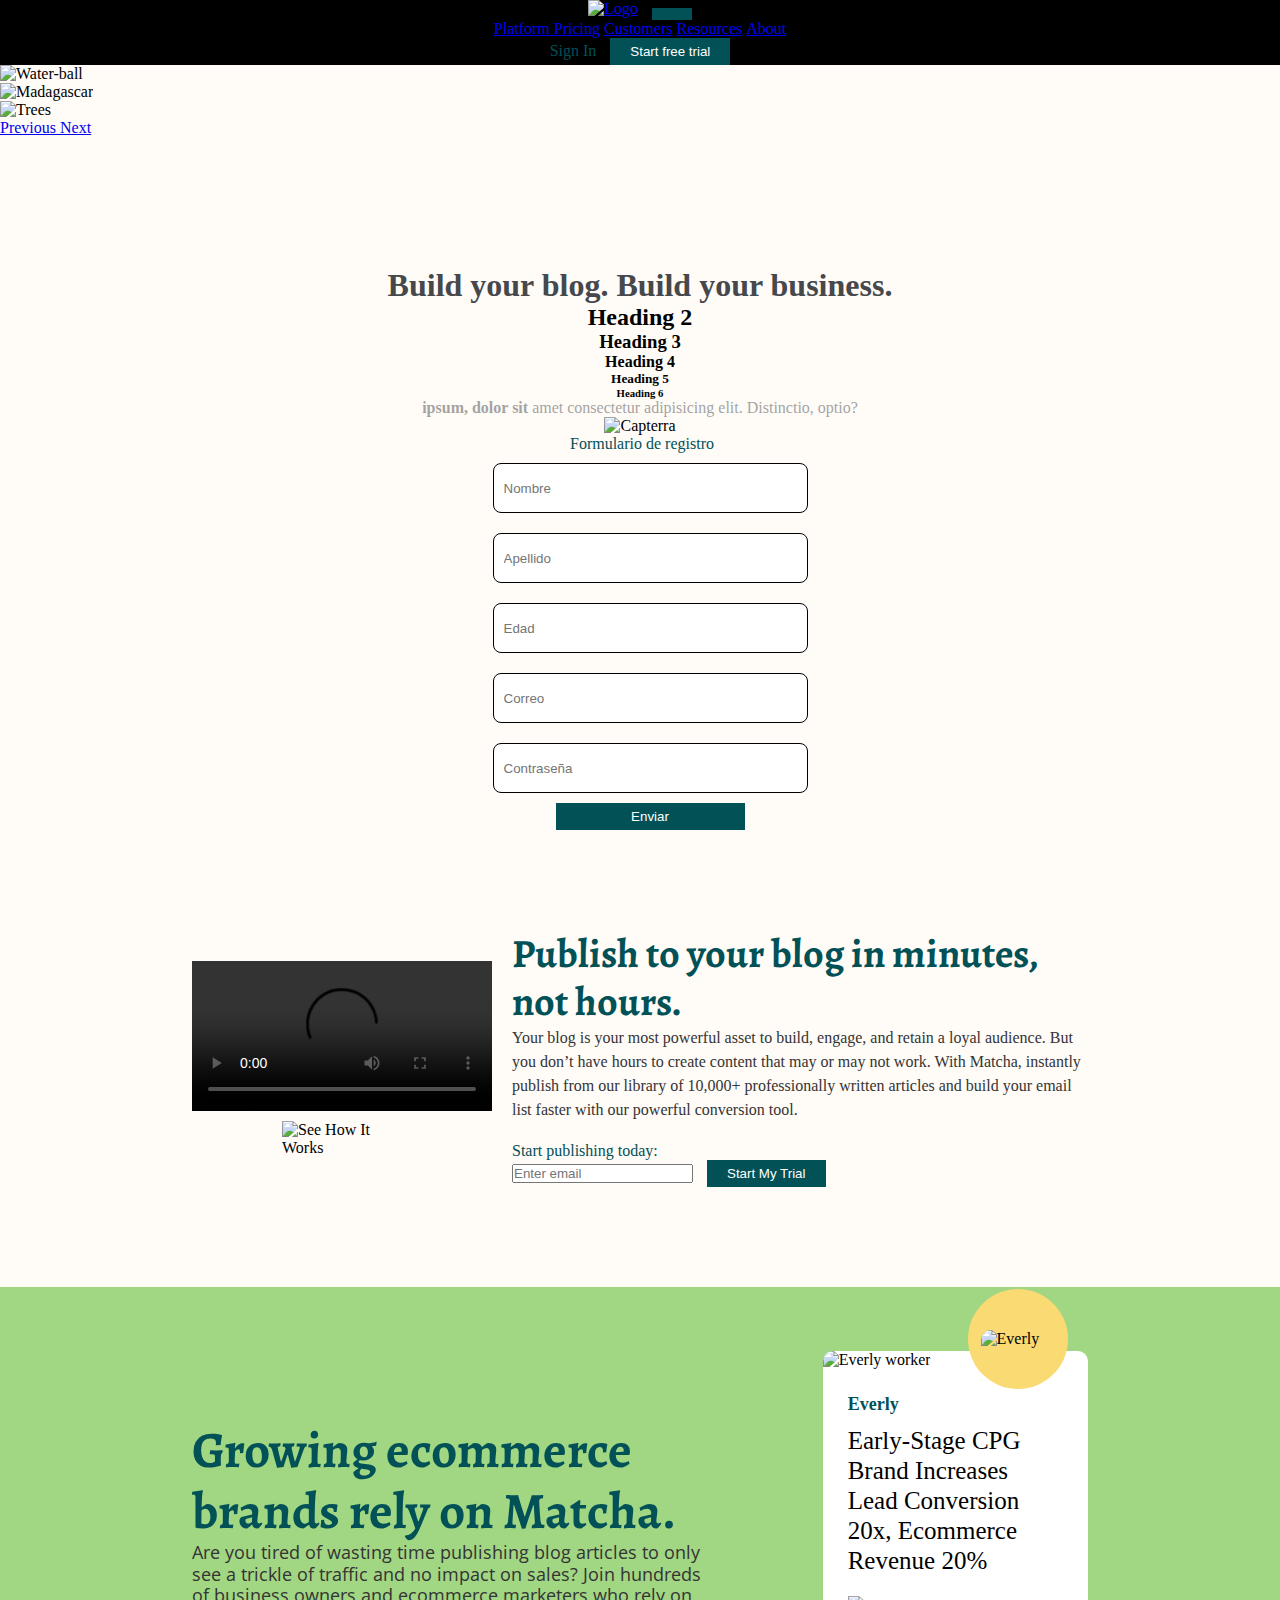
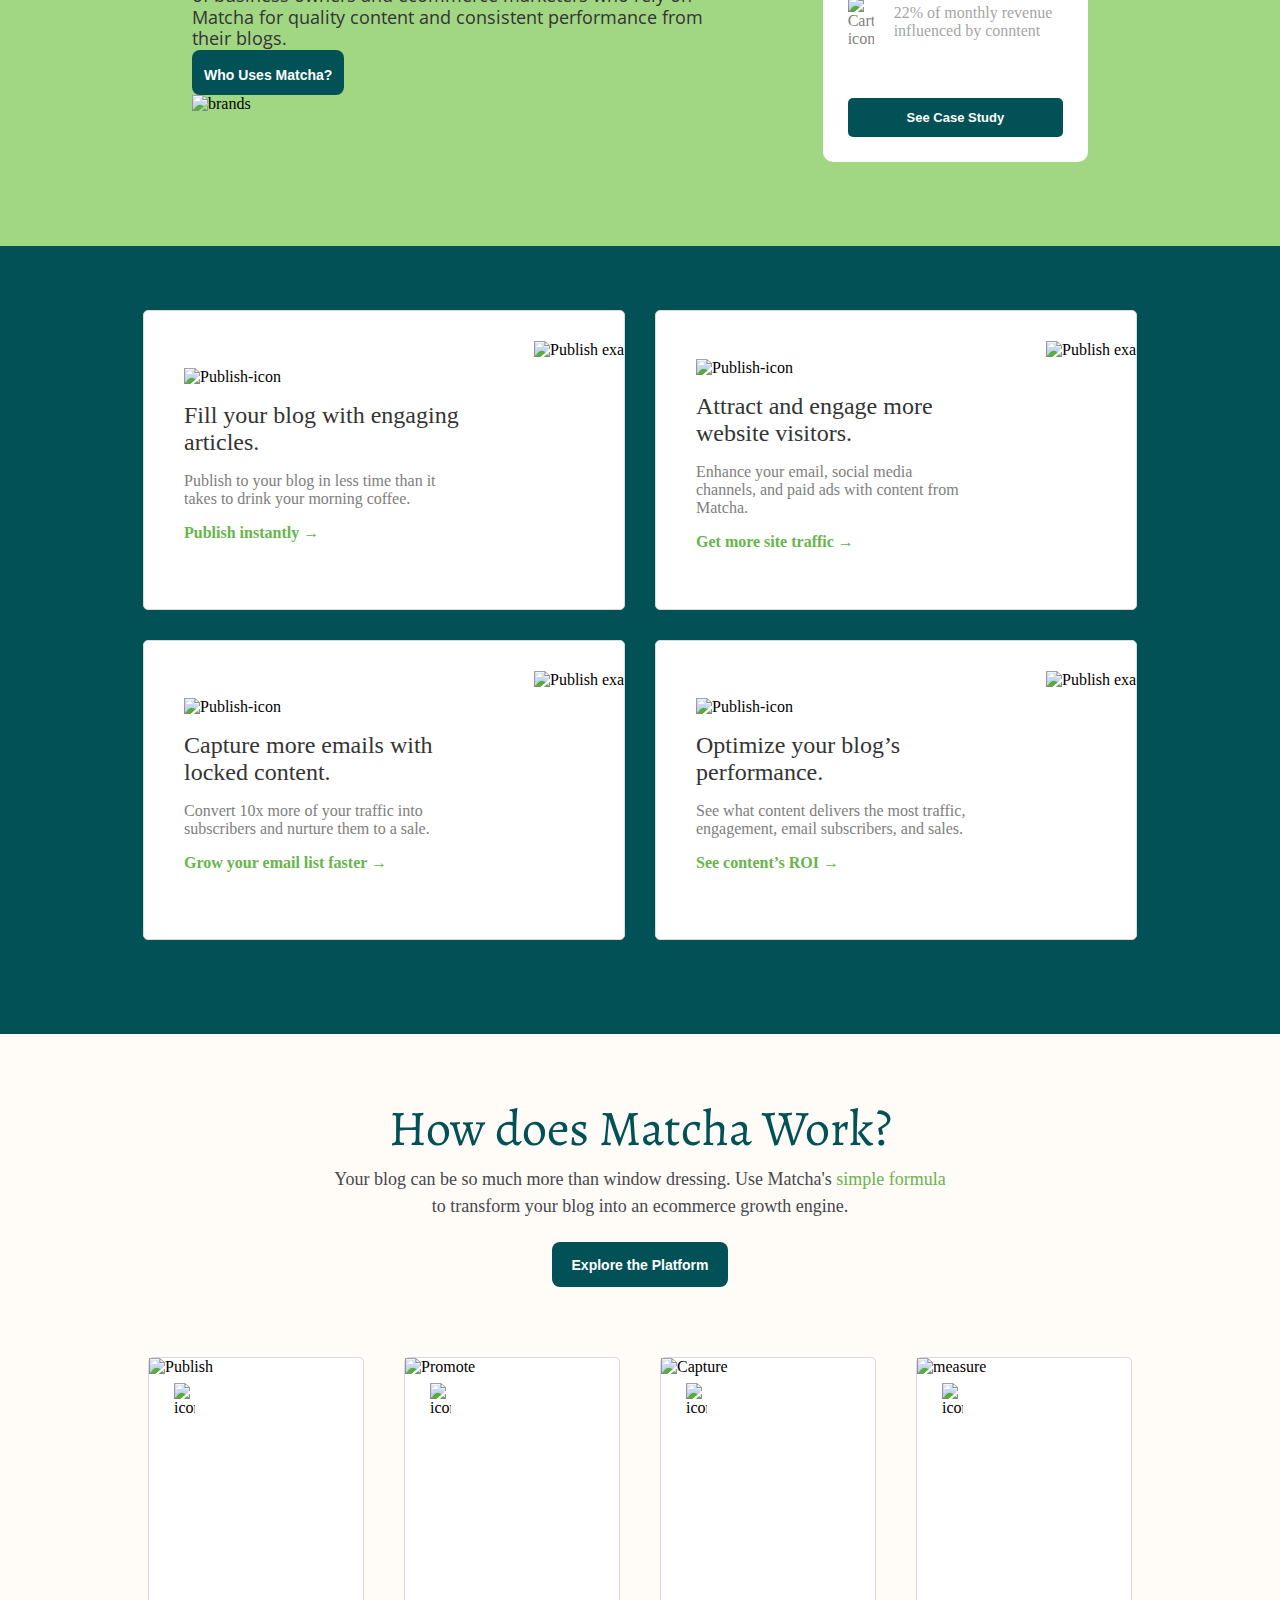
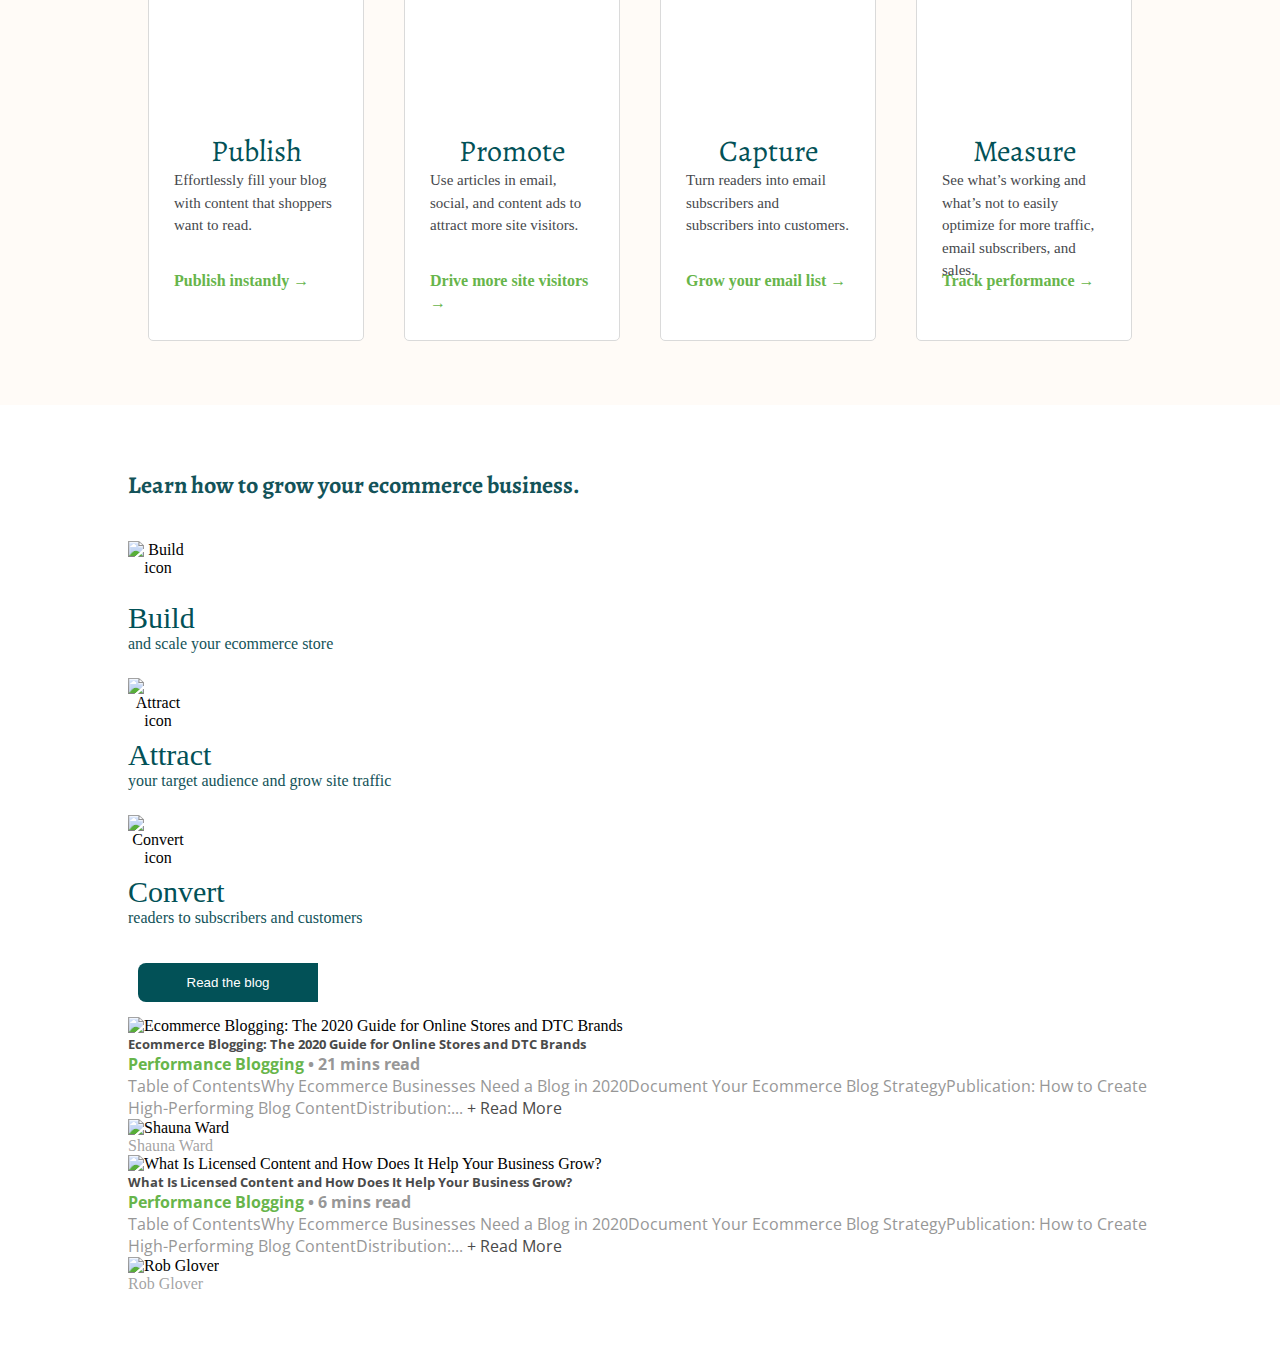
==== commit 7f578a98: "Agregar blog hecho con Sass" ====
--- a/index.html
+++ b/index.html
@@ -10,7 +10,7 @@
     href="https://cdn.jsdelivr.net/npm/bootstrap@4.6.0/dist/css/bootstrap.min.css" integrity="sha384-B0vP5xmATw1+K9KRQjQERJvTumQW0nPEzvF6L/Z6nronJ3oUOFUFpCjEUQouq2+l" crossorigin="anonymous">
 
     <link rel="stylesheet" href="./styles.css">
-
+    <link rel="stylesheet" type="text/css" href="./output.css" />
     <title>Matcha</title>
 </head>
 <body>
@@ -351,6 +351,109 @@
     </div>
      </section>
 
+     <section class="blog">
+        <div class="row">
+          <div class="col">
+            <h2 class="title">Learn how to grow your ecommerce business.</h2>
+            <article class="process-list">
+              <div class="process">
+                <div class="process-icon">
+                  <img src="https://cdn.iconscout.com/icon/free/png-256/build-20-454867.png" alt="Build icon" />
+                </div>
+                <div class="process-description">
+                  <h3>Build</h3>
+                  <p>and scale your ecommerce store</p>
+                </div>
+              </div>
+              <div class="process">
+                <div class="process-icon">
+                  <img src="https://catwatchful.com/main/wp-content/uploads/2014/09/rocket-icon.png" alt="Attract icon" />
+                </div>
+                <div class="process-description">
+                  <h3>Attract</h3>
+                  <p>your target audience and grow site traffic</p>
+                </div>
+              </div>
+              <div class="process">
+                <div class="process-icon">
+                  <img src="https://icon-library.com/images/icon-convert/icon-convert-2.jpg" alt="Convert icon" />
+                </div>
+                <div class="process-description">
+                  <h3>Convert</h3>
+                  <p>readers to subscribers and customers</p>
+                </div>
+              </div>
+            </article>
+            <button>Read the blog</button>
+          </div>
+
+          <div class="col">
+            <div class="card">
+              <img
+                src="https://getmatcha.com/wp-content/uploads/2019/03/david-marcu-114194-1052x699.jpg"
+                class="card-img-top"
+                alt="Ecommerce Blogging: The 2020 Guide for Online Stores and DTC Brands"
+              />
+              <div class="card-body">
+                <h5 class="card-title">
+                  Ecommerce Blogging: The 2020 Guide for Online Stores and DTC Brands
+                </h5>
+                <p class="metadata">
+                  <strong class="category">Performance Blogging </strong>
+                  <strong class="read-time">• 21 mins read</strong>
+                </p>
+                <p class="card-text">
+                  Table of ContentsWhy Ecommerce Businesses Need a Blog in
+                  2020Document Your Ecommerce Blog StrategyPublication: How to Create
+                  High-Performing Blog ContentDistribution:...
+                  <span class="read-more">+ <a>Read More</a></span>
+                </p>
+                <div class="author">
+                  <img
+                    src="https://secure.gravatar.com/avatar/b1c37d9c6b3a36a5eb64d7112bf71ca4?s=96&d=retro&r=g"
+                    alt="Shauna Ward"
+                  />
+                  <p>Shauna Ward</p>
+                </div>
+              </div>
+            </div>
+          </div>
+
+          <div class="col">
+            <div class="card">
+              <img
+                src="https://getmatcha.com/wp-content/uploads/2019/06/arnel-hasanovic-MNd-Rka1o0Q-1049x699.jpg"
+                class="card-img-top"
+                alt="What Is Licensed Content and How Does It Help Your Business Grow?"
+              />
+              <div class="card-body">
+                <h5 class="card-title">
+                  What Is Licensed Content and How Does It Help Your Business Grow?
+                </h5>
+                <p class="metadata">
+                  <strong class="category">Performance Blogging </strong>
+                  <strong class="read-time">• 6 mins read</strong>
+                </p>
+                <p class="card-text">
+                  Table of ContentsWhy Ecommerce Businesses Need a Blog in
+                  2020Document Your Ecommerce Blog StrategyPublication: How to Create
+                  High-Performing Blog ContentDistribution:...
+                  <span class="read-more">+ <a>Read More</a></span>
+                </p>
+                <div class="author d-flex align-items-center">
+                  <img
+                    src="https://secure.gravatar.com/avatar/c2f0381c76fae0875a4c15deb4e0a2f8?s=96&d=retro&r=g"
+                    alt="Rob Glover"
+                  />
+                  <p>Rob Glover</p>
+                </div>
+              </div>
+            </div>
+          </div>
+          
+        </div>
+      </section>
+
      <script
     src="https://code.jquery.com/jquery-3.4.1.slim.min.js"
     integrity="sha384-J6qa4849blE2+poT4WnyKhv5vZF5SrPo0iEjwBvKU7imGFAV0wwj1yYfoRSJoZ+n"
--- a/output.css
+++ b/output.css
@@ -0,0 +1,61 @@
+.blog .title {
+  font-family: "Alegreya", serif;
+  color: #135359;
+}
+
+.blog .card-title, .blog .read-more {
+  font-family: "Open Sans", sans-serif;
+  color: #4a4a4a;
+}
+
+.blog .category {
+  font-family: "Open Sans", sans-serif;
+  color: #67b54b;
+}
+
+.blog .read-time, .blog .card-text {
+  font-family: "Open Sans", sans-serif;
+  color: #979797;
+}
+
+.blog {
+  background-color: #ffffff;
+  max-width: unset;
+  padding: 5% 10%;
+}
+.blog .process-list {
+  margin-top: 40px;
+  margin-bottom: 36px;
+}
+.blog .process-list .process {
+  margin-bottom: 25px;
+}
+.blog .process-list .process > div > h3 {
+  color: #025157;
+  margin-bottom: 0;
+  font-size: 30px;
+  font-weight: 500;
+}
+.blog .process-list .process > div > p {
+  color: #135359;
+  margin: 0;
+}
+.blog .process-list .process .process-icon {
+  width: 60px;
+  height: 60px;
+  margin-right: 10px;
+  text-align: center;
+}
+.blog .process-list .process .process-icon img {
+  height: 100%;
+}
+.blog button {
+  height: auto;
+  border-top-left-radius: 8px;
+  border-bottom-left-radius: 8px;
+  padding: 12px;
+  width: 180px;
+  margin-bottom: 15px;
+}
+
+/*# sourceMappingURL=output.css.map */
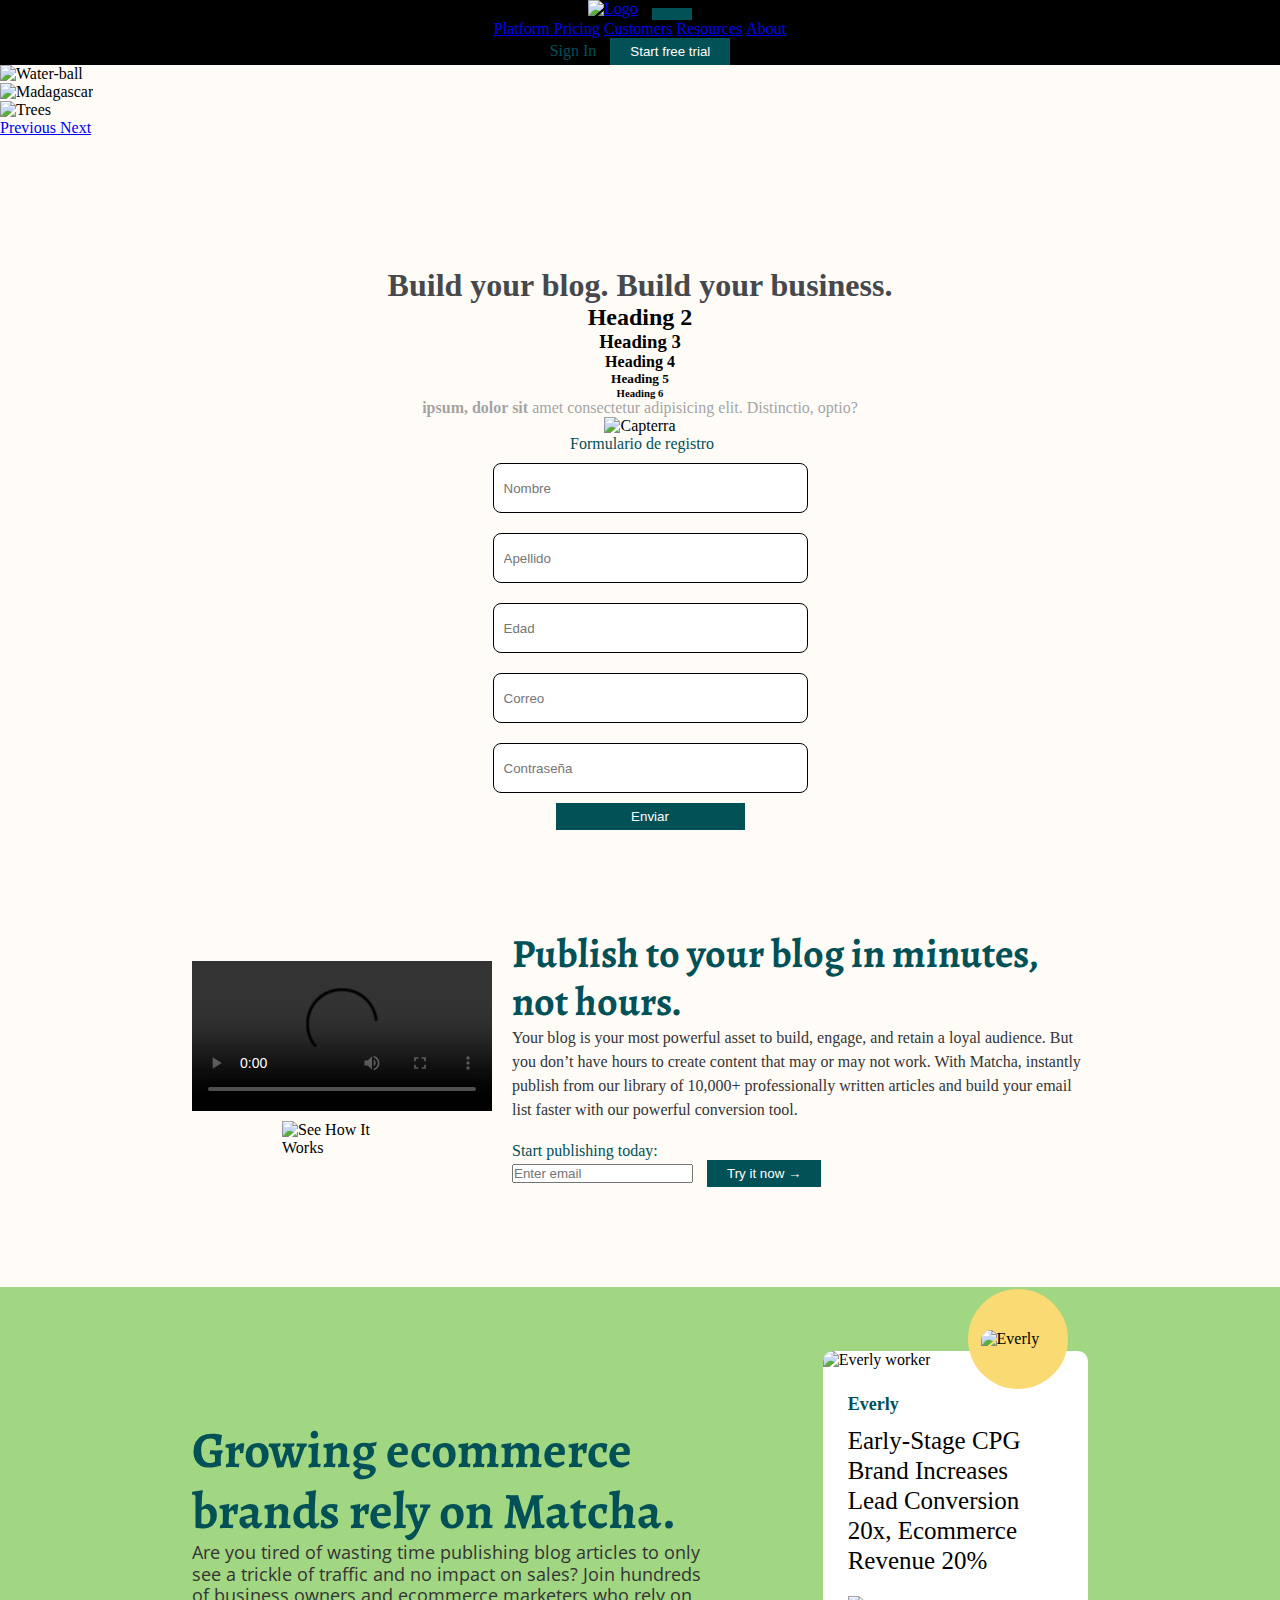
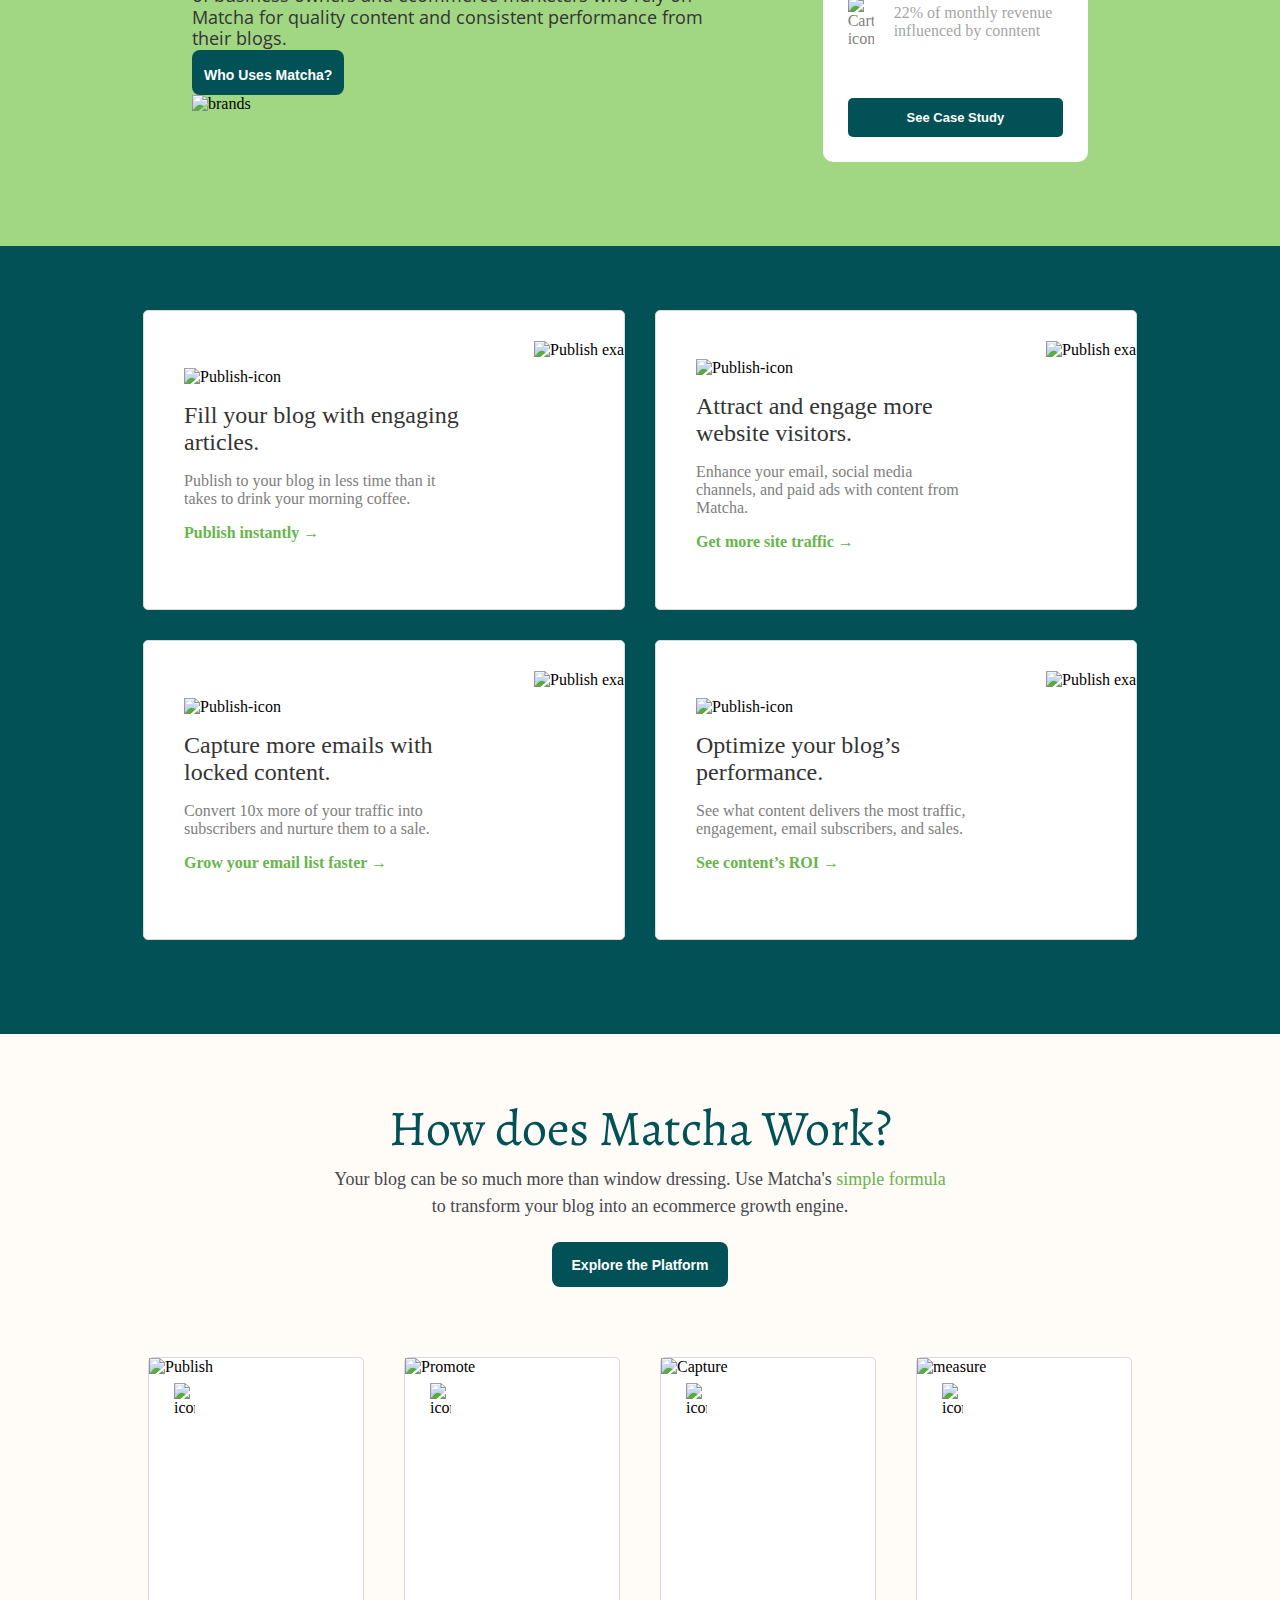
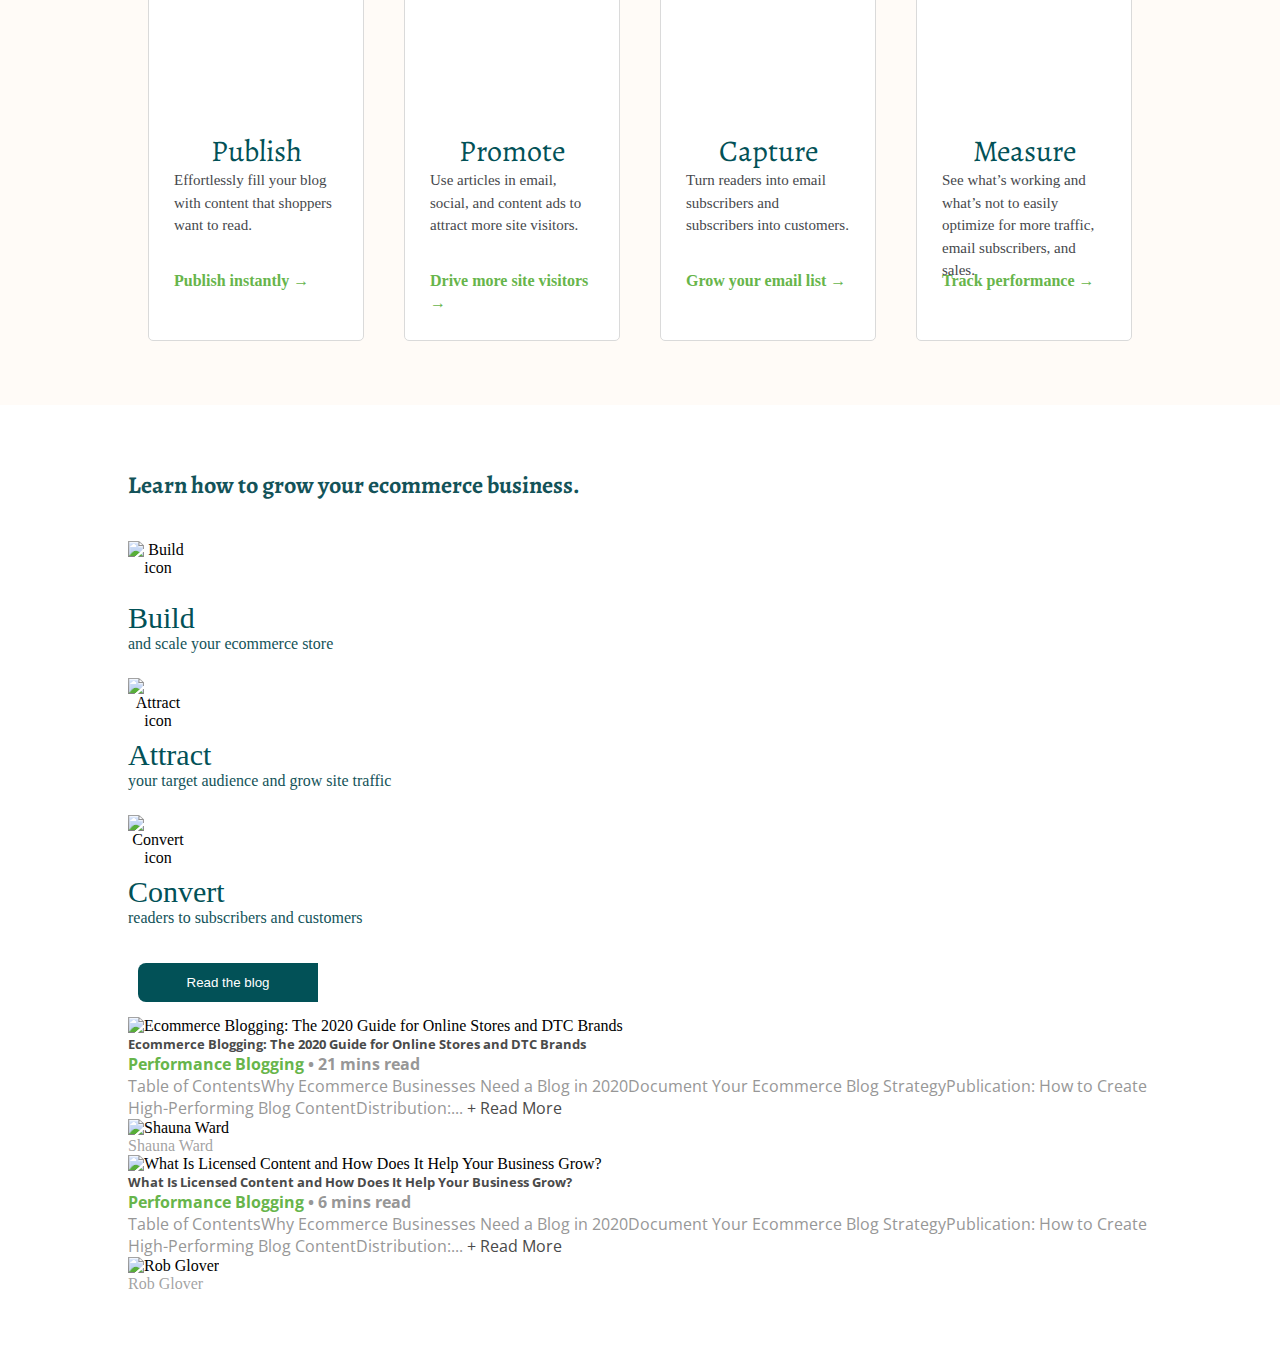
==== commit 14a2f470: "Agrega plantilla de correo de bienvenida" ====
--- a/index.html
+++ b/index.html
@@ -151,11 +151,11 @@
                 powerful conversion tool.
             </p>
 
-            <form>
+            <form class="signup-form">
                 <p>Start publishing today:</p>
                 <div>
-                    <input type="text" placeholder="Enter email" />
-                    <button>Start My Trial</button>
+                    <input type="email"id="email" placeholder="Enter email" />
+                    <button type="submit">Try it now &rarr;</button>
                 </div>
             </form>
 
@@ -450,7 +450,7 @@
               </div>
             </div>
           </div>
-          
+
         </div>
       </section>
 
@@ -470,5 +470,7 @@
     crossorigin="anonymous"
   ></script>
 
+  <script src="./app.js"></script>
+
 </body>
 </html>